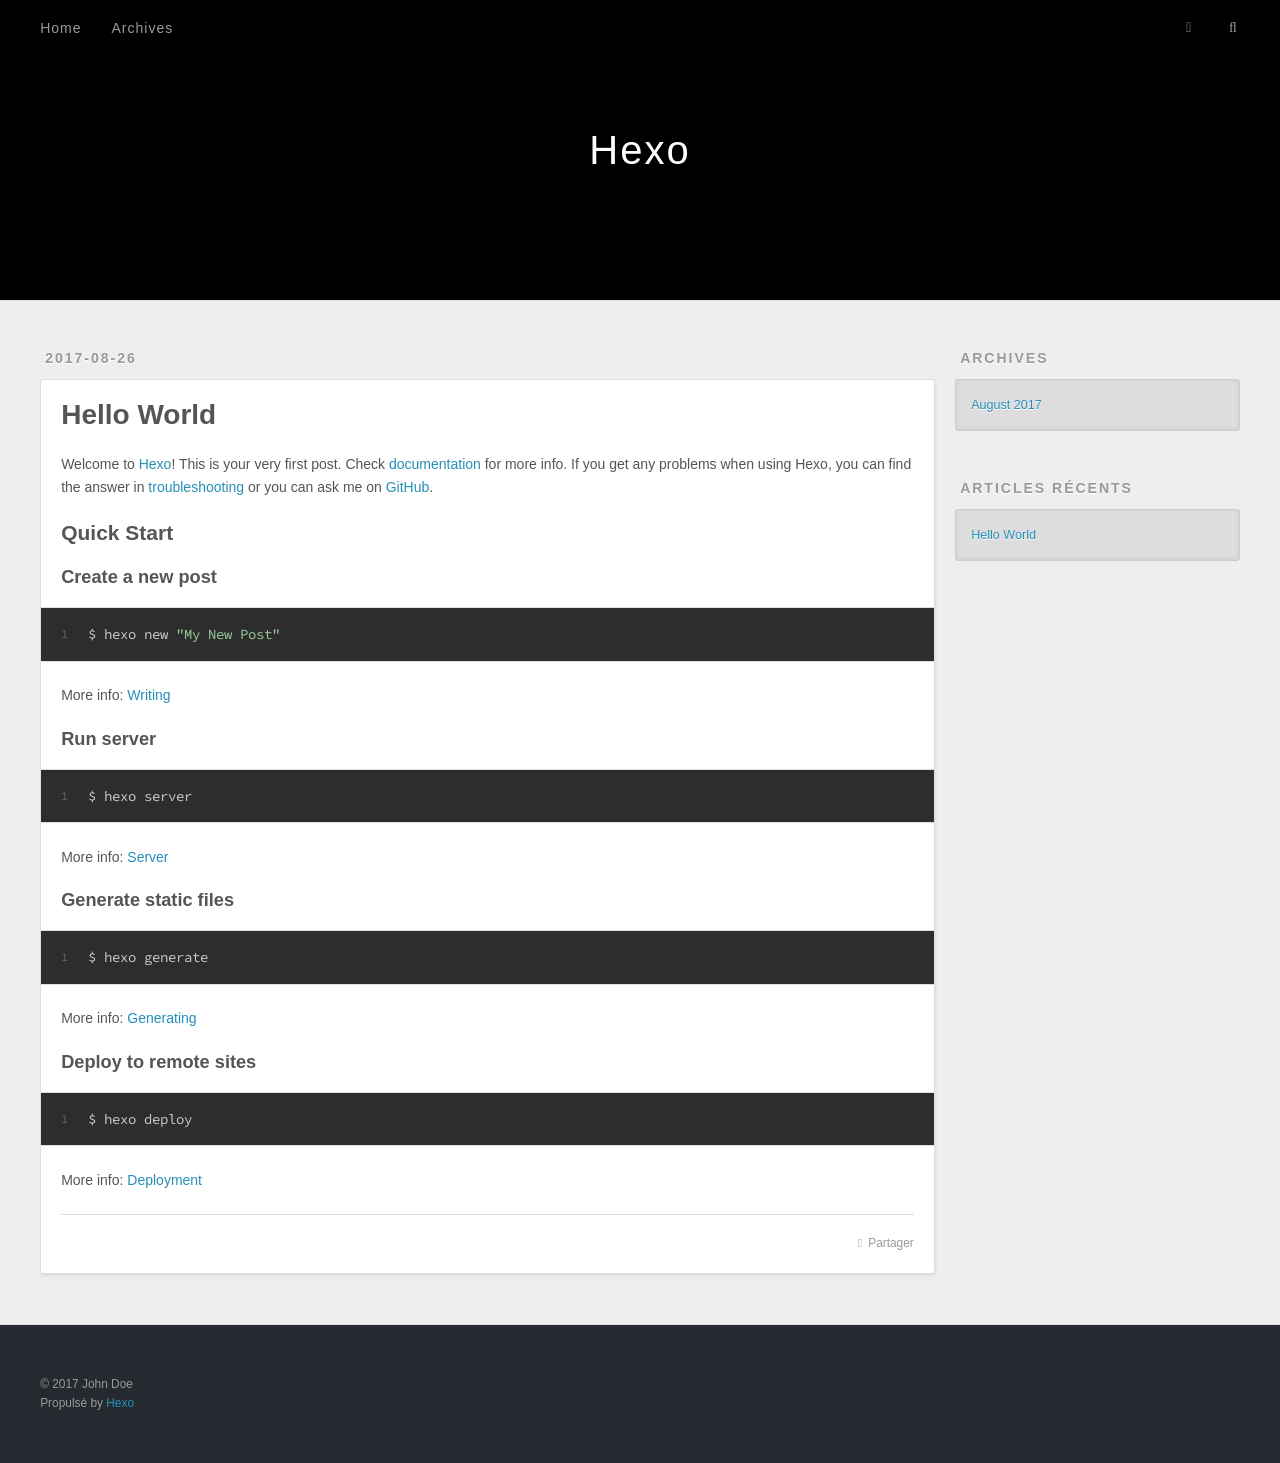
==== index.html @ 2297c574 "Site updated: 2017-08-26 00:23:34" ====
<!DOCTYPE html>
<html>
<head>
  <meta charset="utf-8">
  
  <title>Hexo</title>
  <meta name="viewport" content="width=device-width, initial-scale=1, maximum-scale=1">
  <meta property="og:type" content="website">
<meta property="og:title" content="Hexo">
<meta property="og:url" content="http://yoursite.com/index.html">
<meta property="og:site_name" content="Hexo">
<meta name="twitter:card" content="summary">
<meta name="twitter:title" content="Hexo">
  
    <link rel="alternate" href="/atom.xml" title="Hexo" type="application/atom+xml">
  
  
    <link rel="icon" href="/favicon.png">
  
  
    <link href="//fonts.googleapis.com/css?family=Source+Code+Pro" rel="stylesheet" type="text/css">
  
  <link rel="stylesheet" href="/css/style.css">
  

</head>

<body>
  <div id="container">
    <div id="wrap">
      <header id="header">
  <div id="banner"></div>
  <div id="header-outer" class="outer">
    <div id="header-title" class="inner">
      <h1 id="logo-wrap">
        <a href="/" id="logo">Hexo</a>
      </h1>
      
    </div>
    <div id="header-inner" class="inner">
      <nav id="main-nav">
        <a id="main-nav-toggle" class="nav-icon"></a>
        
          <a class="main-nav-link" href="/">Home</a>
        
          <a class="main-nav-link" href="/archives">Archives</a>
        
      </nav>
      <nav id="sub-nav">
        
          <a id="nav-rss-link" class="nav-icon" href="/atom.xml" title="Flux RSS"></a>
        
        <a id="nav-search-btn" class="nav-icon" title="Rechercher"></a>
      </nav>
      <div id="search-form-wrap">
        <form action="//google.com/search" method="get" accept-charset="UTF-8" class="search-form"><input type="search" name="q" class="search-form-input" placeholder="Search"><button type="submit" class="search-form-submit">&#xF002;</button><input type="hidden" name="sitesearch" value="http://yoursite.com"></form>
      </div>
    </div>
  </div>
</header>
      <div class="outer">
        <section id="main">
  
    <article id="post-hello-world" class="article article-type-post" itemscope itemprop="blogPost">
  <div class="article-meta">
    <a href="/2017/08/26/hello-world/" class="article-date">
  <time datetime="2017-08-25T16:20:15.403Z" itemprop="datePublished">2017-08-26</time>
</a>
    
  </div>
  <div class="article-inner">
    
    
      <header class="article-header">
        
  
    <h1 itemprop="name">
      <a class="article-title" href="/2017/08/26/hello-world/">Hello World</a>
    </h1>
  

      </header>
    
    <div class="article-entry" itemprop="articleBody">
      
        <p>Welcome to <a href="https://hexo.io/" target="_blank" rel="external">Hexo</a>! This is your very first post. Check <a href="https://hexo.io/docs/" target="_blank" rel="external">documentation</a> for more info. If you get any problems when using Hexo, you can find the answer in <a href="https://hexo.io/docs/troubleshooting.html" target="_blank" rel="external">troubleshooting</a> or you can ask me on <a href="https://github.com/hexojs/hexo/issues" target="_blank" rel="external">GitHub</a>.</p>
<h2 id="Quick-Start"><a href="#Quick-Start" class="headerlink" title="Quick Start"></a>Quick Start</h2><h3 id="Create-a-new-post"><a href="#Create-a-new-post" class="headerlink" title="Create a new post"></a>Create a new post</h3><figure class="highlight bash"><table><tr><td class="gutter"><pre><div class="line">1</div></pre></td><td class="code"><pre><div class="line">$ hexo new <span class="string">"My New Post"</span></div></pre></td></tr></table></figure>
<p>More info: <a href="https://hexo.io/docs/writing.html" target="_blank" rel="external">Writing</a></p>
<h3 id="Run-server"><a href="#Run-server" class="headerlink" title="Run server"></a>Run server</h3><figure class="highlight bash"><table><tr><td class="gutter"><pre><div class="line">1</div></pre></td><td class="code"><pre><div class="line">$ hexo server</div></pre></td></tr></table></figure>
<p>More info: <a href="https://hexo.io/docs/server.html" target="_blank" rel="external">Server</a></p>
<h3 id="Generate-static-files"><a href="#Generate-static-files" class="headerlink" title="Generate static files"></a>Generate static files</h3><figure class="highlight bash"><table><tr><td class="gutter"><pre><div class="line">1</div></pre></td><td class="code"><pre><div class="line">$ hexo generate</div></pre></td></tr></table></figure>
<p>More info: <a href="https://hexo.io/docs/generating.html" target="_blank" rel="external">Generating</a></p>
<h3 id="Deploy-to-remote-sites"><a href="#Deploy-to-remote-sites" class="headerlink" title="Deploy to remote sites"></a>Deploy to remote sites</h3><figure class="highlight bash"><table><tr><td class="gutter"><pre><div class="line">1</div></pre></td><td class="code"><pre><div class="line">$ hexo deploy</div></pre></td></tr></table></figure>
<p>More info: <a href="https://hexo.io/docs/deployment.html" target="_blank" rel="external">Deployment</a></p>

      
    </div>
    <footer class="article-footer">
      <a data-url="http://yoursite.com/2017/08/26/hello-world/" data-id="cj6s36k9a000084ucd9e91q14" class="article-share-link">Partager</a>
      
      
    </footer>
  </div>
  
</article>


  

</section>
        
          <aside id="sidebar">
  
    

  
    

  
    
  
    
  <div class="widget-wrap">
    <h3 class="widget-title">Archives</h3>
    <div class="widget">
      <ul class="archive-list"><li class="archive-list-item"><a class="archive-list-link" href="/archives/2017/08/">August 2017</a></li></ul>
    </div>
  </div>


  
    
  <div class="widget-wrap">
    <h3 class="widget-title">Articles récents</h3>
    <div class="widget">
      <ul>
        
          <li>
            <a href="/2017/08/26/hello-world/">Hello World</a>
          </li>
        
      </ul>
    </div>
  </div>

  
</aside>
        
      </div>
      <footer id="footer">
  
  <div class="outer">
    <div id="footer-info" class="inner">
      &copy; 2017 John Doe<br>
      Propulsé by <a href="http://hexo.io/" target="_blank">Hexo</a>
    </div>
  </div>
</footer>
    </div>
    <nav id="mobile-nav">
  
    <a href="/" class="mobile-nav-link">Home</a>
  
    <a href="/archives" class="mobile-nav-link">Archives</a>
  
</nav>
    

<script src="//ajax.googleapis.com/ajax/libs/jquery/2.0.3/jquery.min.js"></script>


  <link rel="stylesheet" href="/fancybox/jquery.fancybox.css">
  <script src="/fancybox/jquery.fancybox.pack.js"></script>


<script src="/js/script.js"></script>

  </div>
</body>
</html>
---- css/style.css ----
body {
  width: 100%;
}
body:before,
body:after {
  content: "";
  display: table;
}
body:after {
  clear: both;
}
html,
body,
div,
span,
applet,
object,
iframe,
h1,
h2,
h3,
h4,
h5,
h6,
p,
blockquote,
pre,
a,
abbr,
acronym,
address,
big,
cite,
code,
del,
dfn,
em,
img,
ins,
kbd,
q,
s,
samp,
small,
strike,
strong,
sub,
sup,
tt,
var,
dl,
dt,
dd,
ol,
ul,
li,
fieldset,
form,
label,
legend,
table,
caption,
tbody,
tfoot,
thead,
tr,
th,
td {
  margin: 0;
  padding: 0;
  border: 0;
  outline: 0;
  font-weight: inherit;
  font-style: inherit;
  font-family: inherit;
  font-size: 100%;
  vertical-align: baseline;
}
body {
  line-height: 1;
  color: #000;
  background: #fff;
}
ol,
ul {
  list-style: none;
}
table {
  border-collapse: separate;
  border-spacing: 0;
  vertical-align: middle;
}
caption,
th,
td {
  text-align: left;
  font-weight: normal;
  vertical-align: middle;
}
a img {
  border: none;
}
input,
button {
  margin: 0;
  padding: 0;
}
input::-moz-focus-inner,
button::-moz-focus-inner {
  border: 0;
  padding: 0;
}
@font-face {
  font-family: FontAwesome;
  font-style: normal;
  font-weight: normal;
  src: url("fonts/fontawesome-webfont.eot?v=#4.0.3");
  src: url("fonts/fontawesome-webfont.eot?#iefix&v=#4.0.3") format("embedded-opentype"), url("fonts/fontawesome-webfont.woff?v=#4.0.3") format("woff"), url("fonts/fontawesome-webfont.ttf?v=#4.0.3") format("truetype"), url("fonts/fontawesome-webfont.svg#fontawesomeregular?v=#4.0.3") format("svg");
}
html,
body,
#container {
  height: 100%;
}
body {
  background: #eee;
  font: 14px "Helvetica Neue", Helvetica, Arial, sans-serif;
  -webkit-text-size-adjust: 100%;
}
.outer {
  max-width: 1220px;
  margin: 0 auto;
  padding: 0 20px;
}
.outer:before,
.outer:after {
  content: "";
  display: table;
}
.outer:after {
  clear: both;
}
.inner {
  display: inline;
  float: left;
  width: 98.33333333333333%;
  margin: 0 0.833333333333333%;
}
.left,
.alignleft {
  float: left;
}
.right,
.alignright {
  float: right;
}
.clear {
  clear: both;
}
#container {
  position: relative;
}
.mobile-nav-on {
  overflow: hidden;
}
#wrap {
  height: 100%;
  width: 100%;
  position: absolute;
  top: 0;
  left: 0;
  -webkit-transition: 0.2s ease-out;
  -moz-transition: 0.2s ease-out;
  -ms-transition: 0.2s ease-out;
  transition: 0.2s ease-out;
  z-index: 1;
  background: #eee;
}
.mobile-nav-on #wrap {
  left: 280px;
}
@media screen and (min-width: 768px) {
  #main {
    display: inline;
    float: left;
    width: 73.33333333333333%;
    margin: 0 0.833333333333333%;
  }
}
.article-date,
.article-category-link,
.archive-year,
.widget-title {
  text-decoration: none;
  text-transform: uppercase;
  letter-spacing: 2px;
  color: #999;
  margin-bottom: 1em;
  margin-left: 5px;
  line-height: 1em;
  text-shadow: 0 1px #fff;
  font-weight: bold;
}
.article-inner,
.archive-article-inner {
  background: #fff;
  -webkit-box-shadow: 1px 2px 3px #ddd;
  box-shadow: 1px 2px 3px #ddd;
  border: 1px solid #ddd;
  border-radius: 3px;
}
.article-entry h1,
.widget h1 {
  font-size: 2em;
}
.article-entry h2,
.widget h2 {
  font-size: 1.5em;
}
.article-entry h3,
.widget h3 {
  font-size: 1.3em;
}
.article-entry h4,
.widget h4 {
  font-size: 1.2em;
}
.article-entry h5,
.widget h5 {
  font-size: 1em;
}
.article-entry h6,
.widget h6 {
  font-size: 1em;
  color: #999;
}
.article-entry hr,
.widget hr {
  border: 1px dashed #ddd;
}
.article-entry strong,
.widget strong {
  font-weight: bold;
}
.article-entry em,
.widget em,
.article-entry cite,
.widget cite {
  font-style: italic;
}
.article-entry sup,
.widget sup,
.article-entry sub,
.widget sub {
  font-size: 0.75em;
  line-height: 0;
  position: relative;
  vertical-align: baseline;
}
.article-entry sup,
.widget sup {
  top: -0.5em;
}
.article-entry sub,
.widget sub {
  bottom: -0.2em;
}
.article-entry small,
.widget small {
  font-size: 0.85em;
}
.article-entry acronym,
.widget acronym,
.article-entry abbr,
.widget abbr {
  border-bottom: 1px dotted;
}
.article-entry ul,
.widget ul,
.article-entry ol,
.widget ol,
.article-entry dl,
.widget dl {
  margin: 0 20px;
  line-height: 1.6em;
}
.article-entry ul ul,
.widget ul ul,
.article-entry ol ul,
.widget ol ul,
.article-entry ul ol,
.widget ul ol,
.article-entry ol ol,
.widget ol ol {
  margin-top: 0;
  margin-bottom: 0;
}
.article-entry ul,
.widget ul {
  list-style: disc;
}
.article-entry ol,
.widget ol {
  list-style: decimal;
}
.article-entry dt,
.widget dt {
  font-weight: bold;
}
#header {
  height: 300px;
  position: relative;
  border-bottom: 1px solid #ddd;
}
#header:before,
#header:after {
  content: "";
  position: absolute;
  left: 0;
  right: 0;
  height: 40px;
}
#header:before {
  top: 0;
  background: -webkit-linear-gradient(rgba(0,0,0,0.2), transparent);
  background: -moz-linear-gradient(rgba(0,0,0,0.2), transparent);
  background: -ms-linear-gradient(rgba(0,0,0,0.2), transparent);
  background: linear-gradient(rgba(0,0,0,0.2), transparent);
}
#header:after {
  bottom: 0;
  background: -webkit-linear-gradient(transparent, rgba(0,0,0,0.2));
  background: -moz-linear-gradient(transparent, rgba(0,0,0,0.2));
  background: -ms-linear-gradient(transparent, rgba(0,0,0,0.2));
  background: linear-gradient(transparent, rgba(0,0,0,0.2));
}
#header-outer {
  height: 100%;
  position: relative;
}
#header-inner {
  position: relative;
  overflow: hidden;
}
#banner {
  position: absolute;
  top: 0;
  left: 0;
  width: 100%;
  height: 100%;
  background: url("images/banner.jpg") center #000;
  -webkit-background-size: cover;
  -moz-background-size: cover;
  background-size: cover;
  z-index: -1;
}
#header-title {
  text-align: center;
  height: 40px;
  position: absolute;
  top: 50%;
  left: 0;
  margin-top: -20px;
}
#logo,
#subtitle {
  text-decoration: none;
  color: #fff;
  font-weight: 300;
  text-shadow: 0 1px 4px rgba(0,0,0,0.3);
}
#logo {
  font-size: 40px;
  line-height: 40px;
  letter-spacing: 2px;
}
#subtitle {
  font-size: 16px;
  line-height: 16px;
  letter-spacing: 1px;
}
#subtitle-wrap {
  margin-top: 16px;
}
#main-nav {
  float: left;
  margin-left: -15px;
}
.nav-icon,
.main-nav-link {
  float: left;
  color: #fff;
  opacity: 0.6;
  text-decoration: none;
  text-shadow: 0 1px rgba(0,0,0,0.2);
  -webkit-transition: opacity 0.2s;
  -moz-transition: opacity 0.2s;
  -ms-transition: opacity 0.2s;
  transition: opacity 0.2s;
  display: block;
  padding: 20px 15px;
}
.nav-icon:hover,
.main-nav-link:hover {
  opacity: 1;
}
.nav-icon {
  font-family: FontAwesome;
  text-align: center;
  font-size: 14px;
  width: 14px;
  height: 14px;
  padding: 20px 15px;
  position: relative;
  cursor: pointer;
}
.main-nav-link {
  font-weight: 300;
  letter-spacing: 1px;
}
@media screen and (max-width: 479px) {
  .main-nav-link {
    display: none;
  }
}
#main-nav-toggle {
  display: none;
}
#main-nav-toggle:before {
  content: "\f0c9";
}
@media screen and (max-width: 479px) {
  #main-nav-toggle {
    display: block;
  }
}
#sub-nav {
  float: right;
  margin-right: -15px;
}
#nav-rss-link:before {
  content: "\f09e";
}
#nav-search-btn:before {
  content: "\f002";
}
#search-form-wrap {
  position: absolute;
  top: 15px;
  width: 150px;
  height: 30px;
  right: -150px;
  opacity: 0;
  -webkit-transition: 0.2s ease-out;
  -moz-transition: 0.2s ease-out;
  -ms-transition: 0.2s ease-out;
  transition: 0.2s ease-out;
}
#search-form-wrap.on {
  opacity: 1;
  right: 0;
}
@media screen and (max-width: 479px) {
  #search-form-wrap {
    width: 100%;
    right: -100%;
  }
}
.search-form {
  position: absolute;
  top: 0;
  left: 0;
  right: 0;
  background: #fff;
  padding: 5px 15px;
  border-radius: 15px;
  -webkit-box-shadow: 0 0 10px rgba(0,0,0,0.3);
  box-shadow: 0 0 10px rgba(0,0,0,0.3);
}
.search-form-input {
  border: none;
  background: none;
  color: #555;
  width: 100%;
  font: 13px "Helvetica Neue", Helvetica, Arial, sans-serif;
  outline: none;
}
.search-form-input::-webkit-search-results-decoration,
.search-form-input::-webkit-search-cancel-button {
  -webkit-appearance: none;
}
.search-form-submit {
  position: absolute;
  top: 50%;
  right: 10px;
  margin-top: -7px;
  font: 13px FontAwesome;
  border: none;
  background: none;
  color: #bbb;
  cursor: pointer;
}
.search-form-submit:hover,
.search-form-submit:focus {
  color: #777;
}
.article {
  margin: 50px 0;
}
.article-inner {
  overflow: hidden;
}
.article-meta:before,
.article-meta:after {
  content: "";
  display: table;
}
.article-meta:after {
  clear: both;
}
.article-date {
  float: left;
}
.article-category {
  float: left;
  line-height: 1em;
  color: #ccc;
  text-shadow: 0 1px #fff;
  margin-left: 8px;
}
.article-category:before {
  content: "\2022";
}
.article-category-link {
  margin: 0 12px 1em;
}
.article-header {
  padding: 20px 20px 0;
}
.article-title {
  text-decoration: none;
  font-size: 2em;
  font-weight: bold;
  color: #555;
  line-height: 1.1em;
  -webkit-transition: color 0.2s;
  -moz-transition: color 0.2s;
  -ms-transition: color 0.2s;
  transition: color 0.2s;
}
a.article-title:hover {
  color: #258fb8;
}
.article-entry {
  color: #555;
  padding: 0 20px;
}
.article-entry:before,
.article-entry:after {
  content: "";
  display: table;
}
.article-entry:after {
  clear: both;
}
.article-entry p,
.article-entry table {
  line-height: 1.6em;
  margin: 1.6em 0;
}
.article-entry h1,
.article-entry h2,
.article-entry h3,
.article-entry h4,
.article-entry h5,
.article-entry h6 {
  font-weight: bold;
}
.article-entry h1,
.article-entry h2,
.article-entry h3,
.article-entry h4,
.article-entry h5,
.article-entry h6 {
  line-height: 1.1em;
  margin: 1.1em 0;
}
.article-entry a {
  color: #258fb8;
  text-decoration: none;
}
.article-entry a:hover {
  text-decoration: underline;
}
.article-entry ul,
.article-entry ol,
.article-entry dl {
  margin-top: 1.6em;
  margin-bottom: 1.6em;
}
.article-entry img,
.article-entry video {
  max-width: 100%;
  height: auto;
  display: block;
  margin: auto;
}
.article-entry iframe {
  border: none;
}
.article-entry table {
  width: 100%;
  border-collapse: collapse;
  border-spacing: 0;
}
.article-entry th {
  font-weight: bold;
  border-bottom: 3px solid #ddd;
  padding-bottom: 0.5em;
}
.article-entry td {
  border-bottom: 1px solid #ddd;
  padding: 10px 0;
}
.article-entry blockquote {
  font-family: Georgia, "Times New Roman", serif;
  font-size: 1.4em;
  margin: 1.6em 20px;
  text-align: center;
}
.article-entry blockquote footer {
  font-size: 14px;
  margin: 1.6em 0;
  font-family: "Helvetica Neue", Helvetica, Arial, sans-serif;
}
.article-entry blockquote footer cite:before {
  content: "—";
  padding: 0 0.5em;
}
.article-entry .pullquote {
  text-align: left;
  width: 45%;
  margin: 0;
}
.article-entry .pullquote.left {
  margin-left: 0.5em;
  margin-right: 1em;
}
.article-entry .pullquote.right {
  margin-right: 0.5em;
  margin-left: 1em;
}
.article-entry .caption {
  color: #999;
  display: block;
  font-size: 0.9em;
  margin-top: 0.5em;
  position: relative;
  text-align: center;
}
.article-entry .video-container {
  position: relative;
  padding-top: 56.25%;
  height: 0;
  overflow: hidden;
}
.article-entry .video-container iframe,
.article-entry .video-container object,
.article-entry .video-container embed {
  position: absolute;
  top: 0;
  left: 0;
  width: 100%;
  height: 100%;
  margin-top: 0;
}
.article-more-link a {
  display: inline-block;
  line-height: 1em;
  padding: 6px 15px;
  border-radius: 15px;
  background: #eee;
  color: #999;
  text-shadow: 0 1px #fff;
  text-decoration: none;
}
.article-more-link a:hover {
  background: #258fb8;
  color: #fff;
  text-decoration: none;
  text-shadow: 0 1px #1e7293;
}
.article-footer {
  font-size: 0.85em;
  line-height: 1.6em;
  border-top: 1px solid #ddd;
  padding-top: 1.6em;
  margin: 0 20px 20px;
}
.article-footer:before,
.article-footer:after {
  content: "";
  display: table;
}
.article-footer:after {
  clear: both;
}
.article-footer a {
  color: #999;
  text-decoration: none;
}
.article-footer a:hover {
  color: #555;
}
.article-tag-list-item {
  float: left;
  margin-right: 10px;
}
.article-tag-list-link:before {
  content: "#";
}
.article-comment-link {
  float: right;
}
.article-comment-link:before {
  content: "\f075";
  font-family: FontAwesome;
  padding-right: 8px;
}
.article-share-link {
  cursor: pointer;
  float: right;
  margin-left: 20px;
}
.article-share-link:before {
  content: "\f064";
  font-family: FontAwesome;
  padding-right: 6px;
}
#article-nav {
  position: relative;
}
#article-nav:before,
#article-nav:after {
  content: "";
  display: table;
}
#article-nav:after {
  clear: both;
}
@media screen and (min-width: 768px) {
  #article-nav {
    margin: 50px 0;
  }
  #article-nav:before {
    width: 8px;
    height: 8px;
    position: absolute;
    top: 50%;
    left: 50%;
    margin-top: -4px;
    margin-left: -4px;
    content: "";
    border-radius: 50%;
    background: #ddd;
    -webkit-box-shadow: 0 1px 2px #fff;
    box-shadow: 0 1px 2px #fff;
  }
}
.article-nav-link-wrap {
  text-decoration: none;
  text-shadow: 0 1px #fff;
  color: #999;
  -webkit-box-sizing: border-box;
  -moz-box-sizing: border-box;
  box-sizing: border-box;
  margin-top: 50px;
  text-align: center;
  display: block;
}
.article-nav-link-wrap:hover {
  color: #555;
}
@media screen and (min-width: 768px) {
  .article-nav-link-wrap {
    width: 50%;
    margin-top: 0;
  }
}
@media screen and (min-width: 768px) {
  #article-nav-newer {
    float: left;
    text-align: right;
    padding-right: 20px;
  }
}
@media screen and (min-width: 768px) {
  #article-nav-older {
    float: right;
    text-align: left;
    padding-left: 20px;
  }
}
.article-nav-caption {
  text-transform: uppercase;
  letter-spacing: 2px;
  color: #ddd;
  line-height: 1em;
  font-weight: bold;
}
#article-nav-newer .article-nav-caption {
  margin-right: -2px;
}
.article-nav-title {
  font-size: 0.85em;
  line-height: 1.6em;
  margin-top: 0.5em;
}
.article-share-box {
  position: absolute;
  display: none;
  background: #fff;
  -webkit-box-shadow: 1px 2px 10px rgba(0,0,0,0.2);
  box-shadow: 1px 2px 10px rgba(0,0,0,0.2);
  border-radius: 3px;
  margin-left: -145px;
  overflow: hidden;
  z-index: 1;
}
.article-share-box.on {
  display: block;
}
.article-share-input {
  width: 100%;
  background: none;
  -webkit-box-sizing: border-box;
  -moz-box-sizing: border-box;
  box-sizing: border-box;
  font: 14px "Helvetica Neue", Helvetica, Arial, sans-serif;
  padding: 0 15px;
  color: #555;
  outline: none;
  border: 1px solid #ddd;
  border-radius: 3px 3px 0 0;
  height: 36px;
  line-height: 36px;
}
.article-share-links {
  background: #eee;
}
.article-share-links:before,
.article-share-links:after {
  content: "";
  display: table;
}
.article-share-links:after {
  clear: both;
}
.article-share-twitter,
.article-share-facebook,
.article-share-pinterest,
.article-share-google {
  width: 50px;
  height: 36px;
  display: block;
  float: left;
  position: relative;
  color: #999;
  text-shadow: 0 1px #fff;
}
.article-share-twitter:before,
.article-share-facebook:before,
.article-share-pinterest:before,
.article-share-google:before {
  font-size: 20px;
  font-family: FontAwesome;
  width: 20px;
  height: 20px;
  position: absolute;
  top: 50%;
  left: 50%;
  margin-top: -10px;
  margin-left: -10px;
  text-align: center;
}
.article-share-twitter:hover,
.article-share-facebook:hover,
.article-share-pinterest:hover,
.article-share-google:hover {
  color: #fff;
}
.article-share-twitter:before {
  content: "\f099";
}
.article-share-twitter:hover {
  background: #00aced;
  text-shadow: 0 1px #008abe;
}
.article-share-facebook:before {
  content: "\f09a";
}
.article-share-facebook:hover {
  background: #3b5998;
  text-shadow: 0 1px #2f477a;
}
.article-share-pinterest:before {
  content: "\f0d2";
}
.article-share-pinterest:hover {
  background: #cb2027;
  text-shadow: 0 1px #a21a1f;
}
.article-share-google:before {
  content: "\f0d5";
}
.article-share-google:hover {
  background: #dd4b39;
  text-shadow: 0 1px #be3221;
}
.article-gallery {
  background: #000;
  position: relative;
}
.article-gallery-photos {
  position: relative;
  overflow: hidden;
}
.article-gallery-img {
  display: none;
  max-width: 100%;
}
.article-gallery-img:first-child {
  display: block;
}
.article-gallery-img.loaded {
  position: absolute;
  display: block;
}
.article-gallery-img img {
  display: block;
  max-width: 100%;
  margin: 0 auto;
}
#comments {
  background: #fff;
  -webkit-box-shadow: 1px 2px 3px #ddd;
  box-shadow: 1px 2px 3px #ddd;
  padding: 20px;
  border: 1px solid #ddd;
  border-radius: 3px;
  margin: 50px 0;
}
#comments a {
  color: #258fb8;
}
.archives-wrap {
  margin: 50px 0;
}
.archives:before,
.archives:after {
  content: "";
  display: table;
}
.archives:after {
  clear: both;
}
.archive-year-wrap {
  margin-bottom: 1em;
}
.archives {
  -webkit-column-gap: 10px;
  -moz-column-gap: 10px;
  column-gap: 10px;
}
@media screen and (min-width: 480px) and (max-width: 767px) {
  .archives {
    -webkit-column-count: 2;
    -moz-column-count: 2;
    column-count: 2;
  }
}
@media screen and (min-width: 768px) {
  .archives {
    -webkit-column-count: 3;
    -moz-column-count: 3;
    column-count: 3;
  }
}
.archive-article {
  -webkit-column-break-inside: avoid;
  page-break-inside: avoid;
  overflow: hidden;
  break-inside: avoid-column;
}
.archive-article-inner {
  padding: 10px;
  margin-bottom: 15px;
}
.archive-article-title {
  text-decoration: none;
  font-weight: bold;
  color: #555;
  -webkit-transition: color 0.2s;
  -moz-transition: color 0.2s;
  -ms-transition: color 0.2s;
  transition: color 0.2s;
  line-height: 1.6em;
}
.archive-article-title:hover {
  color: #258fb8;
}
.archive-article-footer {
  margin-top: 1em;
}
.archive-article-date {
  color: #999;
  text-decoration: none;
  font-size: 0.85em;
  line-height: 1em;
  margin-bottom: 0.5em;
  display: block;
}
#page-nav {
  margin: 50px auto;
  background: #fff;
  -webkit-box-shadow: 1px 2px 3px #ddd;
  box-shadow: 1px 2px 3px #ddd;
  border: 1px solid #ddd;
  border-radius: 3px;
  text-align: center;
  color: #999;
  overflow: hidden;
}
#page-nav:before,
#page-nav:after {
  content: "";
  display: table;
}
#page-nav:after {
  clear: both;
}
#page-nav a,
#page-nav span {
  padding: 10px 20px;
  line-height: 1;
  height: 2ex;
}
#page-nav a {
  color: #999;
  text-decoration: none;
}
#page-nav a:hover {
  background: #999;
  color: #fff;
}
#page-nav .prev {
  float: left;
}
#page-nav .next {
  float: right;
}
#page-nav .page-number {
  display: inline-block;
}
@media screen and (max-width: 479px) {
  #page-nav .page-number {
    display: none;
  }
}
#page-nav .current {
  color: #555;
  font-weight: bold;
}
#page-nav .space {
  color: #ddd;
}
#footer {
  background: #262a30;
  padding: 50px 0;
  border-top: 1px solid #ddd;
  color: #999;
}
#footer a {
  color: #258fb8;
  text-decoration: none;
}
#footer a:hover {
  text-decoration: underline;
}
#footer-info {
  line-height: 1.6em;
  font-size: 0.85em;
}
.article-entry pre,
.article-entry .highlight {
  background: #2d2d2d;
  margin: 0 -20px;
  padding: 15px 20px;
  border-style: solid;
  border-color: #ddd;
  border-width: 1px 0;
  overflow: auto;
  color: #ccc;
  line-height: 22.400000000000002px;
}
.article-entry .highlight .gutter pre,
.article-entry .gist .gist-file .gist-data .line-numbers {
  color: #666;
  font-size: 0.85em;
}
.article-entry pre,
.article-entry code {
  font-family: "Source Code Pro", Consolas, Monaco, Menlo, Consolas, monospace;
}
.article-entry code {
  background: #eee;
  text-shadow: 0 1px #fff;
  padding: 0 0.3em;
}
.article-entry pre code {
  background: none;
  text-shadow: none;
  padding: 0;
}
.article-entry .highlight pre {
  border: none;
  margin: 0;
  padding: 0;
}
.article-entry .highlight table {
  margin: 0;
  width: auto;
}
.article-entry .highlight td {
  border: none;
  padding: 0;
}
.article-entry .highlight figcaption {
  font-size: 0.85em;
  color: #999;
  line-height: 1em;
  margin-bottom: 1em;
}
.article-entry .highlight figcaption:before,
.article-entry .highlight figcaption:after {
  content: "";
  display: table;
}
.article-entry .highlight figcaption:after {
  clear: both;
}
.article-entry .highlight figcaption a {
  float: right;
}
.article-entry .highlight .gutter pre {
  text-align: right;
  padding-right: 20px;
}
.article-entry .highlight .line {
  height: 22.400000000000002px;
}
.article-entry .highlight .line.marked {
  background: #515151;
}
.article-entry .gist {
  margin: 0 -20px;
  border-style: solid;
  border-color: #ddd;
  border-width: 1px 0;
  background: #2d2d2d;
  padding: 15px 20px 15px 0;
}
.article-entry .gist .gist-file {
  border: none;
  font-family: "Source Code Pro", Consolas, Monaco, Menlo, Consolas, monospace;
  margin: 0;
}
.article-entry .gist .gist-file .gist-data {
  background: none;
  border: none;
}
.article-entry .gist .gist-file .gist-data .line-numbers {
  background: none;
  border: none;
  padding: 0 20px 0 0;
}
.article-entry .gist .gist-file .gist-data .line-data {
  padding: 0 !important;
}
.article-entry .gist .gist-file .highlight {
  margin: 0;
  padding: 0;
  border: none;
}
.article-entry .gist .gist-file .gist-meta {
  background: #2d2d2d;
  color: #999;
  font: 0.85em "Helvetica Neue", Helvetica, Arial, sans-serif;
  text-shadow: 0 0;
  padding: 0;
  margin-top: 1em;
  margin-left: 20px;
}
.article-entry .gist .gist-file .gist-meta a {
  color: #258fb8;
  font-weight: normal;
}
.article-entry .gist .gist-file .gist-meta a:hover {
  text-decoration: underline;
}
pre .comment,
pre .title {
  color: #999;
}
pre .variable,
pre .attribute,
pre .tag,
pre .regexp,
pre .ruby .constant,
pre .xml .tag .title,
pre .xml .pi,
pre .xml .doctype,
pre .html .doctype,
pre .css .id,
pre .css .class,
pre .css .pseudo {
  color: #f2777a;
}
pre .number,
pre .preprocessor,
pre .built_in,
pre .literal,
pre .params,
pre .constant {
  color: #f99157;
}
pre .class,
pre .ruby .class .title,
pre .css .rules .attribute {
  color: #9c9;
}
pre .string,
pre .value,
pre .inheritance,
pre .header,
pre .ruby .symbol,
pre .xml .cdata {
  color: #9c9;
}
pre .css .hexcolor {
  color: #6cc;
}
pre .function,
pre .python .decorator,
pre .python .title,
pre .ruby .function .title,
pre .ruby .title .keyword,
pre .perl .sub,
pre .javascript .title,
pre .coffeescript .title {
  color: #69c;
}
pre .keyword,
pre .javascript .function {
  color: #c9c;
}
@media screen and (max-width: 479px) {
  #mobile-nav {
    position: absolute;
    top: 0;
    left: 0;
    width: 280px;
    height: 100%;
    background: #191919;
    border-right: 1px solid #fff;
  }
}
@media screen and (max-width: 479px) {
  .mobile-nav-link {
    display: block;
    color: #999;
    text-decoration: none;
    padding: 15px 20px;
    font-weight: bold;
  }
  .mobile-nav-link:hover {
    color: #fff;
  }
}
@media screen and (min-width: 768px) {
  #sidebar {
    display: inline;
    float: left;
    width: 23.333333333333332%;
    margin: 0 0.833333333333333%;
  }
}
.widget-wrap {
  margin: 50px 0;
}
.widget {
  color: #777;
  text-shadow: 0 1px #fff;
  background: #ddd;
  -webkit-box-shadow: 0 -1px 4px #ccc inset;
  box-shadow: 0 -1px 4px #ccc inset;
  border: 1px solid #ccc;
  padding: 15px;
  border-radius: 3px;
}
.widget a {
  color: #258fb8;
  text-decoration: none;
}
.widget a:hover {
  text-decoration: underline;
}
.widget ul ul,
.widget ol ul,
.widget dl ul,
.widget ul ol,
.widget ol ol,
.widget dl ol,
.widget ul dl,
.widget ol dl,
.widget dl dl {
  margin-left: 15px;
  list-style: disc;
}
.widget {
  line-height: 1.6em;
  word-wrap: break-word;
  font-size: 0.9em;
}
.widget ul,
.widget ol {
  list-style: none;
  margin: 0;
}
.widget ul ul,
.widget ol ul,
.widget ul ol,
.widget ol ol {
  margin: 0 20px;
}
.widget ul ul,
.widget ol ul {
  list-style: disc;
}
.widget ul ol,
.widget ol ol {
  list-style: decimal;
}
.category-list-count,
.tag-list-count,
.archive-list-count {
  padding-left: 5px;
  color: #999;
  font-size: 0.85em;
}
.category-list-count:before,
.tag-list-count:before,
.archive-list-count:before {
  content: "(";
}
.category-list-count:after,
.tag-list-count:after,
.archive-list-count:after {
  content: ")";
}
.tagcloud a {
  margin-right: 5px;
  display: inline-block;
}
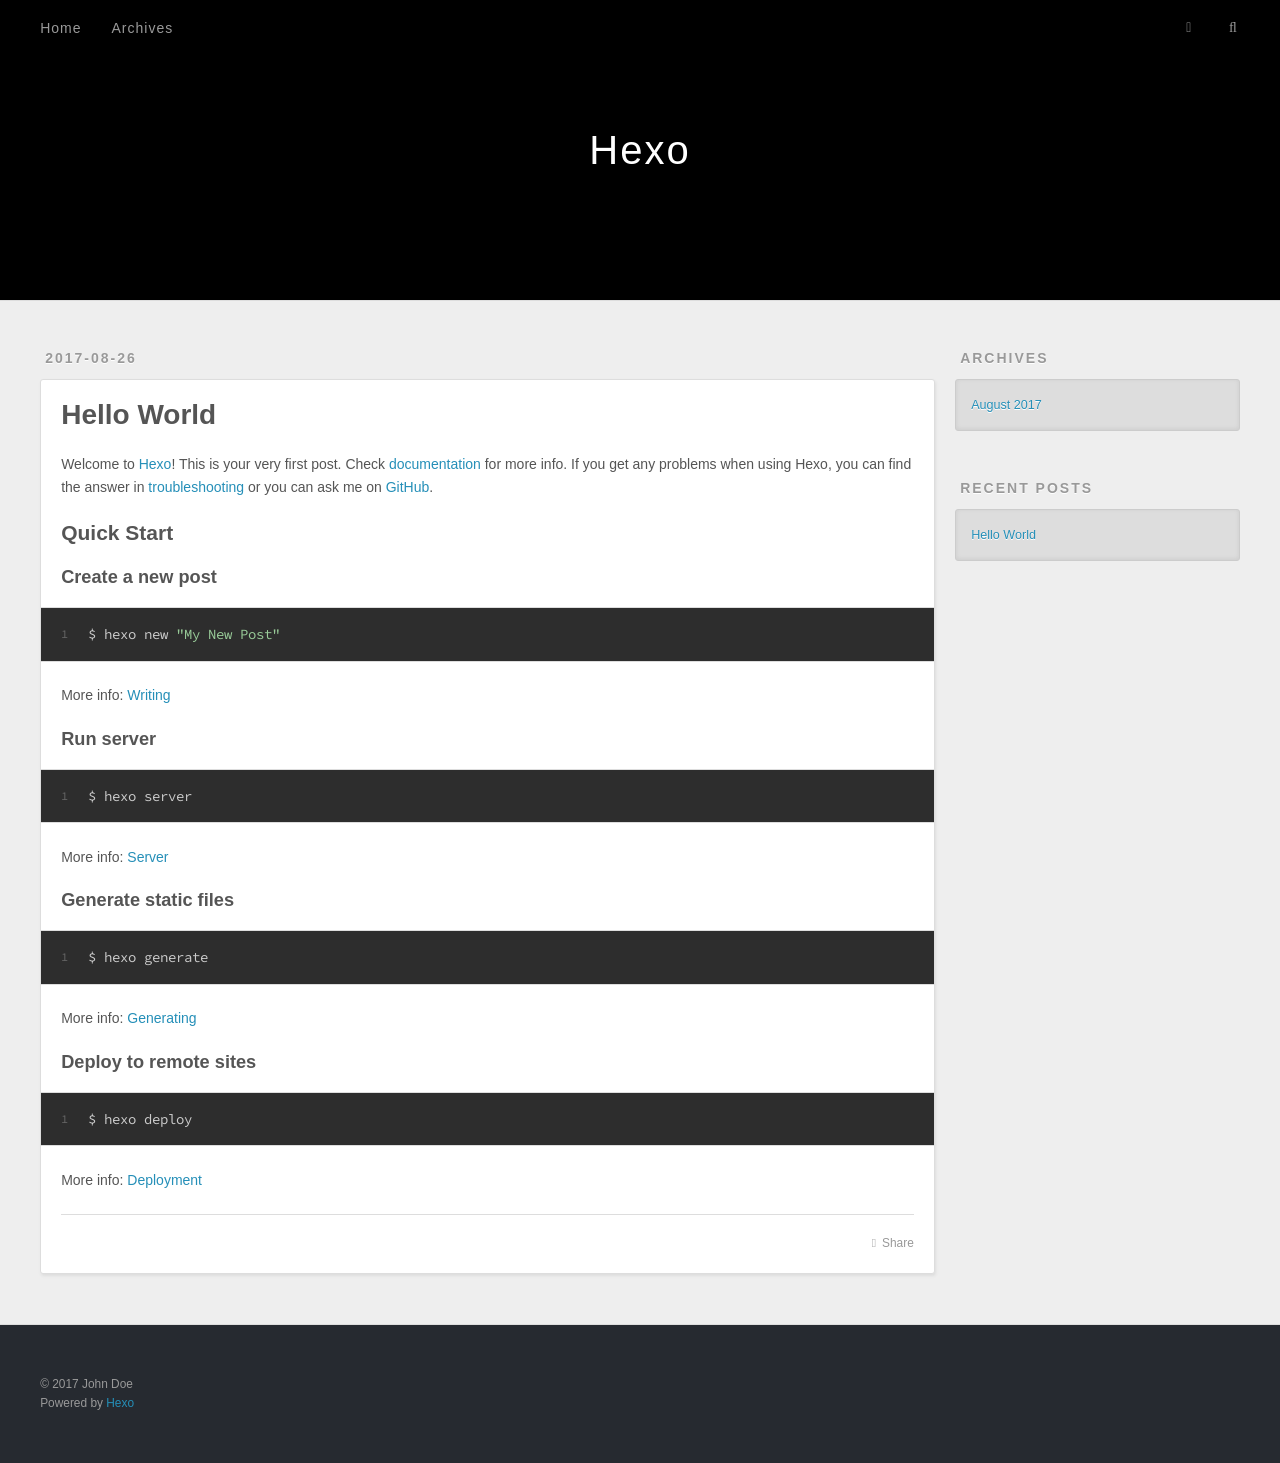
==== commit 94aeeb40: "Site updated: 2017-08-26 00:37:53" ====
--- a/index.html
+++ b/index.html
@@ -48,9 +48,9 @@
       </nav>
       <nav id="sub-nav">
         
-          <a id="nav-rss-link" class="nav-icon" href="/atom.xml" title="Flux RSS"></a>
+          <a id="nav-rss-link" class="nav-icon" href="/atom.xml" title="RSS Feed"></a>
         
-        <a id="nav-search-btn" class="nav-icon" title="Rechercher"></a>
+        <a id="nav-search-btn" class="nav-icon" title="Search"></a>
       </nav>
       <div id="search-form-wrap">
         <form action="//google.com/search" method="get" accept-charset="UTF-8" class="search-form"><input type="search" name="q" class="search-form-input" placeholder="Search"><button type="submit" class="search-form-submit">&#xF002;</button><input type="hidden" name="sitesearch" value="http://yoursite.com"></form>
@@ -96,7 +96,7 @@
       
     </div>
     <footer class="article-footer">
-      <a data-url="http://yoursite.com/2017/08/26/hello-world/" data-id="cj6s36k9a000084ucd9e91q14" class="article-share-link">Partager</a>
+      <a data-url="http://yoursite.com/2017/08/26/hello-world/" data-id="cj6s3ovjd00007sucv7z76957" class="article-share-link">Share</a>
       
       
     </footer>
@@ -131,7 +131,7 @@
   
     
   <div class="widget-wrap">
-    <h3 class="widget-title">Articles récents</h3>
+    <h3 class="widget-title">Recent Posts</h3>
     <div class="widget">
       <ul>
         
@@ -152,7 +152,7 @@
   <div class="outer">
     <div id="footer-info" class="inner">
       &copy; 2017 John Doe<br>
-      Propulsé by <a href="http://hexo.io/" target="_blank">Hexo</a>
+      Powered by <a href="http://hexo.io/" target="_blank">Hexo</a>
     </div>
   </div>
 </footer>
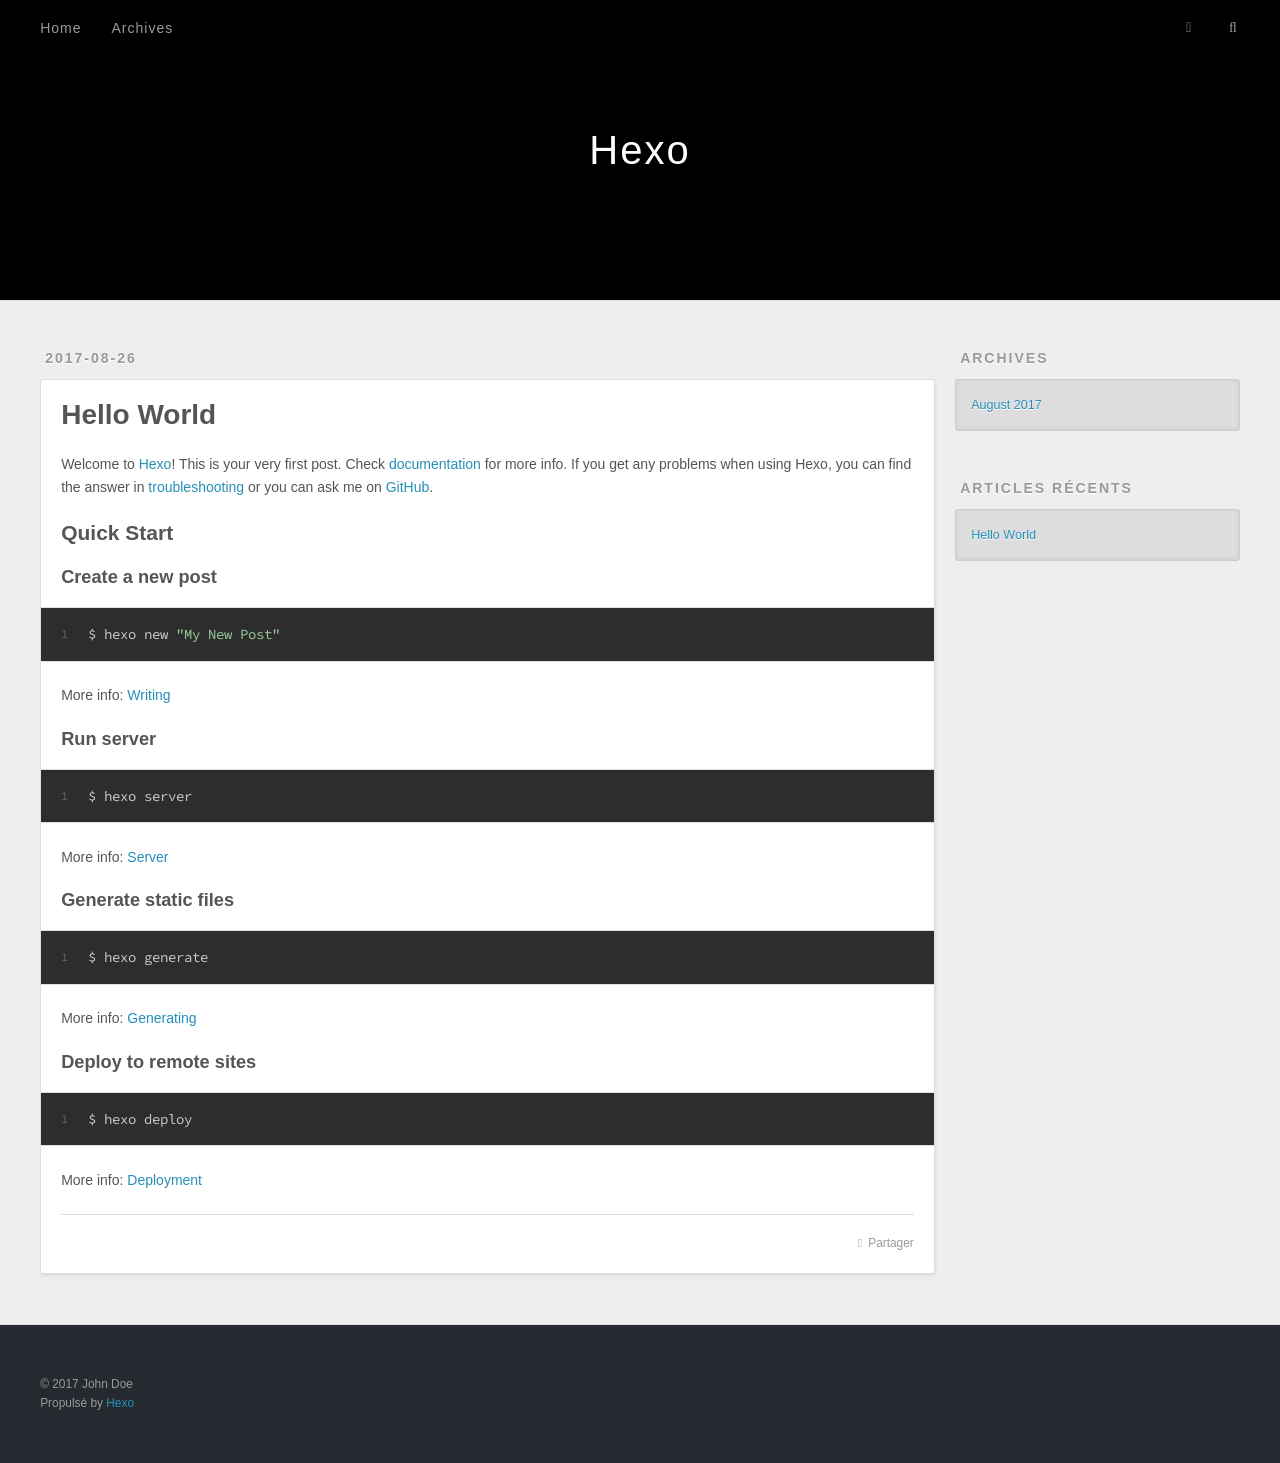
==== commit e6ec76a4: "Site updated: 2017-08-26 00:40:23" ====
--- a/index.html
+++ b/index.html
@@ -48,9 +48,9 @@
       </nav>
       <nav id="sub-nav">
         
-          <a id="nav-rss-link" class="nav-icon" href="/atom.xml" title="RSS Feed"></a>
+          <a id="nav-rss-link" class="nav-icon" href="/atom.xml" title="Flux RSS"></a>
         
-        <a id="nav-search-btn" class="nav-icon" title="Search"></a>
+        <a id="nav-search-btn" class="nav-icon" title="Rechercher"></a>
       </nav>
       <div id="search-form-wrap">
         <form action="//google.com/search" method="get" accept-charset="UTF-8" class="search-form"><input type="search" name="q" class="search-form-input" placeholder="Search"><button type="submit" class="search-form-submit">&#xF002;</button><input type="hidden" name="sitesearch" value="http://yoursite.com"></form>
@@ -96,7 +96,7 @@
       
     </div>
     <footer class="article-footer">
-      <a data-url="http://yoursite.com/2017/08/26/hello-world/" data-id="cj6s3ovjd00007sucv7z76957" class="article-share-link">Share</a>
+      <a data-url="http://yoursite.com/2017/08/26/hello-world/" data-id="cj6s3s4s40000z0ucqiai5nis" class="article-share-link">Partager</a>
       
       
     </footer>
@@ -131,7 +131,7 @@
   
     
   <div class="widget-wrap">
-    <h3 class="widget-title">Recent Posts</h3>
+    <h3 class="widget-title">Articles récents</h3>
     <div class="widget">
       <ul>
         
@@ -152,7 +152,7 @@
   <div class="outer">
     <div id="footer-info" class="inner">
       &copy; 2017 John Doe<br>
-      Powered by <a href="http://hexo.io/" target="_blank">Hexo</a>
+      Propulsé by <a href="http://hexo.io/" target="_blank">Hexo</a>
     </div>
   </div>
 </footer>
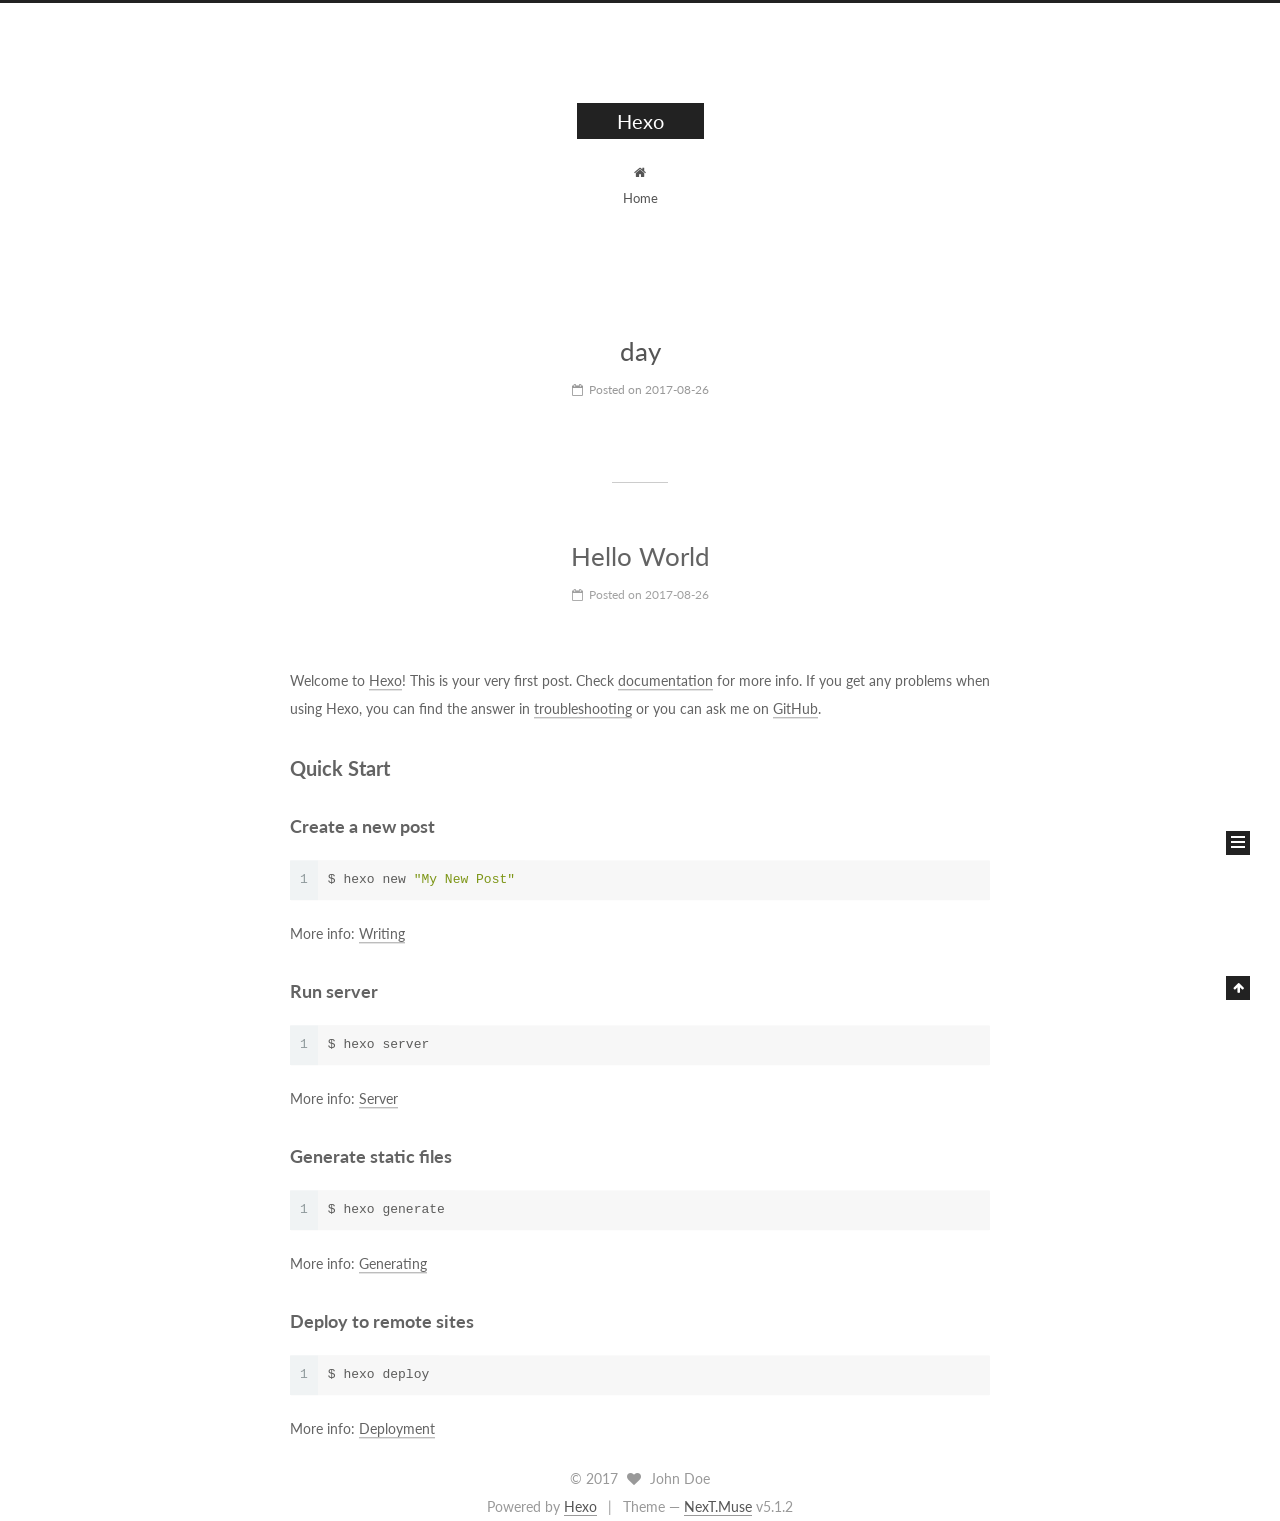
==== commit 052423a2: "Site updated: 2017-08-26 09:12:40" ====
--- a/index.html
+++ b/index.html
@@ -1,89 +1,430 @@
 <!DOCTYPE html>
-<html>
+
+
+
+  
+
+
+<html class="theme-next muse use-motion" lang="">
 <head>
-  <meta charset="utf-8">
-  
-  <title>Hexo</title>
-  <meta name="viewport" content="width=device-width, initial-scale=1, maximum-scale=1">
-  <meta property="og:type" content="website">
+  <meta charset="UTF-8"/>
+<meta http-equiv="X-UA-Compatible" content="IE=edge" />
+<meta name="viewport" content="width=device-width, initial-scale=1, maximum-scale=1"/>
+<meta name="theme-color" content="#222">
+
+
+
+
+
+
+
+
+
+<meta http-equiv="Cache-Control" content="no-transform" />
+<meta http-equiv="Cache-Control" content="no-siteapp" />
+
+
+
+
+
+
+
+
+
+
+
+
+
+
+
+
+  
+  
+  <link href="/lib/fancybox/source/jquery.fancybox.css?v=2.1.5" rel="stylesheet" type="text/css" />
+
+
+
+
+  
+  
+  
+  
+
+  
+    
+    
+  
+
+  
+
+  
+
+  
+
+  
+
+  
+    
+    
+    <link href="//fonts.googleapis.com/css?family=Lato:300,300italic,400,400italic,700,700italic&subset=latin,latin-ext" rel="stylesheet" type="text/css">
+  
+
+
+
+
+
+
+<link href="/lib/font-awesome/css/font-awesome.min.css?v=4.6.2" rel="stylesheet" type="text/css" />
+
+<link href="/css/main.css?v=5.1.2" rel="stylesheet" type="text/css" />
+
+
+  <meta name="keywords" content="Hexo, NexT" />
+
+
+
+
+
+
+
+
+  <link rel="shortcut icon" type="image/x-icon" href="/favicon.ico?v=5.1.2" />
+
+
+
+
+
+
+<meta property="og:type" content="website">
 <meta property="og:title" content="Hexo">
 <meta property="og:url" content="http://yoursite.com/index.html">
 <meta property="og:site_name" content="Hexo">
 <meta name="twitter:card" content="summary">
 <meta name="twitter:title" content="Hexo">
-  
-    <link rel="alternate" href="/atom.xml" title="Hexo" type="application/atom+xml">
-  
-  
-    <link rel="icon" href="/favicon.png">
-  
-  
-    <link href="//fonts.googleapis.com/css?family=Source+Code+Pro" rel="stylesheet" type="text/css">
-  
-  <link rel="stylesheet" href="/css/style.css">
-  
+
+
+
+<script type="text/javascript" id="hexo.configurations">
+  var NexT = window.NexT || {};
+  var CONFIG = {
+    root: '/',
+    scheme: 'Muse',
+    version: '5.1.2',
+    sidebar: {"position":"left","display":"post","offset":12,"offset_float":12,"b2t":false,"scrollpercent":false,"onmobile":false},
+    fancybox: true,
+    tabs: true,
+    motion: true,
+    duoshuo: {
+      userId: '0',
+      author: 'Author'
+    },
+    algolia: {
+      applicationID: '',
+      apiKey: '',
+      indexName: '',
+      hits: {"per_page":10},
+      labels: {"input_placeholder":"Search for Posts","hits_empty":"We didn't find any results for the search: ${query}","hits_stats":"${hits} results found in ${time} ms"}
+    }
+  };
+</script>
+
+
+
+  <link rel="canonical" href="http://yoursite.com/"/>
+
+
+
+
+
+  <title>Hexo</title>
+  
+
+
+
+
+
+
+
 
 </head>
 
-<body>
-  <div id="container">
-    <div id="wrap">
-      <header id="header">
-  <div id="banner"></div>
-  <div id="header-outer" class="outer">
-    <div id="header-title" class="inner">
-      <h1 id="logo-wrap">
-        <a href="/" id="logo">Hexo</a>
-      </h1>
-      
+<body itemscope itemtype="http://schema.org/WebPage" lang="">
+
+  
+  
+    
+  
+
+  <div class="container sidebar-position-left 
+  page-home">
+    <div class="headband"></div>
+
+    <header id="header" class="header" itemscope itemtype="http://schema.org/WPHeader">
+      <div class="header-inner"><div class="site-brand-wrapper">
+  <div class="site-meta ">
+    
+
+    <div class="custom-logo-site-title">
+      <a href="/"  class="brand" rel="start">
+        <span class="logo-line-before"><i></i></span>
+        <span class="site-title">Hexo</span>
+        <span class="logo-line-after"><i></i></span>
+      </a>
     </div>
-    <div id="header-inner" class="inner">
-      <nav id="main-nav">
-        <a id="main-nav-toggle" class="nav-icon"></a>
-        
-          <a class="main-nav-link" href="/">Home</a>
-        
-          <a class="main-nav-link" href="/archives">Archives</a>
-        
-      </nav>
-      <nav id="sub-nav">
-        
-          <a id="nav-rss-link" class="nav-icon" href="/atom.xml" title="Flux RSS"></a>
-        
-        <a id="nav-search-btn" class="nav-icon" title="Rechercher"></a>
-      </nav>
-      <div id="search-form-wrap">
-        <form action="//google.com/search" method="get" accept-charset="UTF-8" class="search-form"><input type="search" name="q" class="search-form-input" placeholder="Search"><button type="submit" class="search-form-submit">&#xF002;</button><input type="hidden" name="sitesearch" value="http://yoursite.com"></form>
-      </div>
+      
+        <p class="site-subtitle"></p>
+      
+  </div>
+
+  <div class="site-nav-toggle">
+    <button>
+      <span class="btn-bar"></span>
+      <span class="btn-bar"></span>
+      <span class="btn-bar"></span>
+    </button>
+  </div>
+</div>
+
+<nav class="site-nav">
+  
+
+  
+    <ul id="menu" class="menu">
+      
+        
+        <li class="menu-item menu-item-home">
+          <a href="/" rel="section">
+            
+              <i class="menu-item-icon fa fa-fw fa-home"></i> <br />
+            
+            Home
+          </a>
+        </li>
+      
+
+      
+    </ul>
+  
+
+  
+</nav>
+
+
+
+ </div>
+    </header>
+
+    <main id="main" class="main">
+      <div class="main-inner">
+        <div class="content-wrap">
+          <div id="content" class="content">
+            
+  <section id="posts" class="posts-expand">
+    
+      
+
+  
+
+  
+  
+  
+
+  <article class="post post-type-normal" itemscope itemtype="http://schema.org/Article">
+  
+  
+  
+  <div class="post-block">
+    <link itemprop="mainEntityOfPage" href="http://yoursite.com/2017/08/26/day/">
+
+    <span hidden itemprop="author" itemscope itemtype="http://schema.org/Person">
+      <meta itemprop="name" content="John Doe">
+      <meta itemprop="description" content="">
+      <meta itemprop="image" content="/images/avatar.gif">
+    </span>
+
+    <span hidden itemprop="publisher" itemscope itemtype="http://schema.org/Organization">
+      <meta itemprop="name" content="Hexo">
+    </span>
+
+    
+      <header class="post-header">
+
+        
+        
+          <h1 class="post-title" itemprop="name headline">
+                
+                <a class="post-title-link" href="/2017/08/26/day/" itemprop="url">day</a></h1>
+        
+
+        <div class="post-meta">
+          <span class="post-time">
+            
+              <span class="post-meta-item-icon">
+                <i class="fa fa-calendar-o"></i>
+              </span>
+              
+                <span class="post-meta-item-text">Posted on</span>
+              
+              <time title="Post created" itemprop="dateCreated datePublished" datetime="2017-08-26T08:58:30+08:00">
+                2017-08-26
+              </time>
+            
+
+            
+
+            
+          </span>
+
+          
+
+          
+            
+          
+
+          
+          
+
+          
+
+          
+
+          
+
+        </div>
+      </header>
+    
+
+    
+    
+    
+    <div class="post-body" itemprop="articleBody">
+
+      
+      
+
+      
+        
+          
+            
+          
+        
+      
     </div>
+    
+    
+    
+
+    
+
+    
+
+    
+
+    <footer class="post-footer">
+      
+
+      
+
+      
+
+      
+      
+        <div class="post-eof"></div>
+      
+    </footer>
   </div>
-</header>
-      <div class="outer">
-        <section id="main">
-  
-    <article id="post-hello-world" class="article article-type-post" itemscope itemprop="blogPost">
-  <div class="article-meta">
-    <a href="/2017/08/26/hello-world/" class="article-date">
-  <time datetime="2017-08-25T16:20:15.403Z" itemprop="datePublished">2017-08-26</time>
-</a>
-    
-  </div>
-  <div class="article-inner">
-    
-    
-      <header class="article-header">
-        
-  
-    <h1 itemprop="name">
-      <a class="article-title" href="/2017/08/26/hello-world/">Hello World</a>
-    </h1>
-  
-
+  
+  
+  
+  </article>
+
+
+    
+      
+
+  
+
+  
+  
+  
+
+  <article class="post post-type-normal" itemscope itemtype="http://schema.org/Article">
+  
+  
+  
+  <div class="post-block">
+    <link itemprop="mainEntityOfPage" href="http://yoursite.com/2017/08/26/hello-world/">
+
+    <span hidden itemprop="author" itemscope itemtype="http://schema.org/Person">
+      <meta itemprop="name" content="John Doe">
+      <meta itemprop="description" content="">
+      <meta itemprop="image" content="/images/avatar.gif">
+    </span>
+
+    <span hidden itemprop="publisher" itemscope itemtype="http://schema.org/Organization">
+      <meta itemprop="name" content="Hexo">
+    </span>
+
+    
+      <header class="post-header">
+
+        
+        
+          <h1 class="post-title" itemprop="name headline">
+                
+                <a class="post-title-link" href="/2017/08/26/hello-world/" itemprop="url">Hello World</a></h1>
+        
+
+        <div class="post-meta">
+          <span class="post-time">
+            
+              <span class="post-meta-item-icon">
+                <i class="fa fa-calendar-o"></i>
+              </span>
+              
+                <span class="post-meta-item-text">Posted on</span>
+              
+              <time title="Post created" itemprop="dateCreated datePublished" datetime="2017-08-26T00:20:15+08:00">
+                2017-08-26
+              </time>
+            
+
+            
+
+            
+          </span>
+
+          
+
+          
+            
+          
+
+          
+          
+
+          
+
+          
+
+          
+
+        </div>
       </header>
     
-    <div class="article-entry" itemprop="articleBody">
-      
-        <p>Welcome to <a href="https://hexo.io/" target="_blank" rel="external">Hexo</a>! This is your very first post. Check <a href="https://hexo.io/docs/" target="_blank" rel="external">documentation</a> for more info. If you get any problems when using Hexo, you can find the answer in <a href="https://hexo.io/docs/troubleshooting.html" target="_blank" rel="external">troubleshooting</a> or you can ask me on <a href="https://github.com/hexojs/hexo/issues" target="_blank" rel="external">GitHub</a>.</p>
+
+    
+    
+    
+    <div class="post-body" itemprop="articleBody">
+
+      
+      
+
+      
+        
+          
+            <p>Welcome to <a href="https://hexo.io/" target="_blank" rel="external">Hexo</a>! This is your very first post. Check <a href="https://hexo.io/docs/" target="_blank" rel="external">documentation</a> for more info. If you get any problems when using Hexo, you can find the answer in <a href="https://hexo.io/docs/troubleshooting.html" target="_blank" rel="external">troubleshooting</a> or you can ask me on <a href="https://github.com/hexojs/hexo/issues" target="_blank" rel="external">GitHub</a>.</p>
 <h2 id="Quick-Start"><a href="#Quick-Start" class="headerlink" title="Quick Start"></a>Quick Start</h2><h3 id="Create-a-new-post"><a href="#Create-a-new-post" class="headerlink" title="Create a new post"></a>Create a new post</h3><figure class="highlight bash"><table><tr><td class="gutter"><pre><div class="line">1</div></pre></td><td class="code"><pre><div class="line">$ hexo new <span class="string">"My New Post"</span></div></pre></td></tr></table></figure>
 <p>More info: <a href="https://hexo.io/docs/writing.html" target="_blank" rel="external">Writing</a></p>
 <h3 id="Run-server"><a href="#Run-server" class="headerlink" title="Run server"></a>Run server</h3><figure class="highlight bash"><table><tr><td class="gutter"><pre><div class="line">1</div></pre></td><td class="code"><pre><div class="line">$ hexo server</div></pre></td></tr></table></figure>
@@ -93,88 +434,291 @@
 <h3 id="Deploy-to-remote-sites"><a href="#Deploy-to-remote-sites" class="headerlink" title="Deploy to remote sites"></a>Deploy to remote sites</h3><figure class="highlight bash"><table><tr><td class="gutter"><pre><div class="line">1</div></pre></td><td class="code"><pre><div class="line">$ hexo deploy</div></pre></td></tr></table></figure>
 <p>More info: <a href="https://hexo.io/docs/deployment.html" target="_blank" rel="external">Deployment</a></p>
 
+          
+        
       
     </div>
-    <footer class="article-footer">
-      <a data-url="http://yoursite.com/2017/08/26/hello-world/" data-id="cj6s3s4s40000z0ucqiai5nis" class="article-share-link">Partager</a>
-      
+    
+    
+    
+
+    
+
+    
+
+    
+
+    <footer class="post-footer">
+      
+
+      
+
+      
+
+      
+      
+        <div class="post-eof"></div>
       
     </footer>
   </div>
   
-</article>
-
-
-  
-
-</section>
-        
-          <aside id="sidebar">
-  
-    
-
-  
-    
-
-  
-    
-  
-    
-  <div class="widget-wrap">
-    <h3 class="widget-title">Archives</h3>
-    <div class="widget">
-      <ul class="archive-list"><li class="archive-list-item"><a class="archive-list-link" href="/archives/2017/08/">August 2017</a></li></ul>
+  
+  
+  </article>
+
+
+    
+  </section>
+
+  
+
+
+          </div>
+          
+
+
+          
+
+        </div>
+        
+          
+  
+  <div class="sidebar-toggle">
+    <div class="sidebar-toggle-line-wrap">
+      <span class="sidebar-toggle-line sidebar-toggle-line-first"></span>
+      <span class="sidebar-toggle-line sidebar-toggle-line-middle"></span>
+      <span class="sidebar-toggle-line sidebar-toggle-line-last"></span>
     </div>
   </div>
 
-
-  
-    
-  <div class="widget-wrap">
-    <h3 class="widget-title">Articles récents</h3>
-    <div class="widget">
-      <ul>
-        
-          <li>
-            <a href="/2017/08/26/hello-world/">Hello World</a>
-          </li>
-        
-      </ul>
+  <aside id="sidebar" class="sidebar">
+    
+    <div class="sidebar-inner">
+
+      
+
+      
+
+      <section class="site-overview sidebar-panel sidebar-panel-active">
+        <div class="site-author motion-element" itemprop="author" itemscope itemtype="http://schema.org/Person">
+          <img class="site-author-image" itemprop="image"
+               src="/images/avatar.gif"
+               alt="John Doe" />
+          <p class="site-author-name" itemprop="name">John Doe</p>
+           
+              <p class="site-description motion-element" itemprop="description"></p>
+          
+        </div>
+        <nav class="site-state motion-element">
+
+          
+            <div class="site-state-item site-state-posts">
+            
+              <a href="/archives">
+            
+                <span class="site-state-item-count">2</span>
+                <span class="site-state-item-name">posts</span>
+              </a>
+            </div>
+          
+
+          
+
+          
+
+        </nav>
+
+        
+
+        <div class="links-of-author motion-element">
+          
+        </div>
+
+        
+        
+
+        
+        
+
+        
+
+
+      </section>
+
+      
+
+      
+
     </div>
+  </aside>
+
+
+        
+      </div>
+    </main>
+
+    <footer id="footer" class="footer">
+      <div class="footer-inner">
+        <div class="copyright" >
+  
+  &copy; 
+  <span itemprop="copyrightYear">2017</span>
+  <span class="with-love">
+    <i class="fa fa-heart"></i>
+  </span>
+  <span class="author" itemprop="copyrightHolder">John Doe</span>
+
+  
+</div>
+
+
+  <div class="powered-by">Powered by <a class="theme-link" href="https://hexo.io">Hexo</a></div>
+
+  <span class="post-meta-divider">|</span>
+
+  <div class="theme-info">Theme &mdash; <a class="theme-link" href="https://github.com/iissnan/hexo-theme-next">NexT.Muse</a> v5.1.2</div>
+
+
+        
+
+
+
+
+
+
+
+        
+      </div>
+    </footer>
+
+    
+      <div class="back-to-top">
+        <i class="fa fa-arrow-up"></i>
+        
+      </div>
+    
+
   </div>
 
   
-</aside>
-        
-      </div>
-      <footer id="footer">
-  
-  <div class="outer">
-    <div id="footer-info" class="inner">
-      &copy; 2017 John Doe<br>
-      Propulsé by <a href="http://hexo.io/" target="_blank">Hexo</a>
-    </div>
-  </div>
-</footer>
-    </div>
-    <nav id="mobile-nav">
-  
-    <a href="/" class="mobile-nav-link">Home</a>
-  
-    <a href="/archives" class="mobile-nav-link">Archives</a>
-  
-</nav>
-    
-
-<script src="//ajax.googleapis.com/ajax/libs/jquery/2.0.3/jquery.min.js"></script>
-
-
-  <link rel="stylesheet" href="/fancybox/jquery.fancybox.css">
-  <script src="/fancybox/jquery.fancybox.pack.js"></script>
-
-
-<script src="/js/script.js"></script>
-
-  </div>
+
+<script type="text/javascript">
+  if (Object.prototype.toString.call(window.Promise) !== '[object Function]') {
+    window.Promise = null;
+  }
+</script>
+
+
+
+
+
+
+
+
+
+  
+
+
+
+
+
+
+
+
+
+
+
+
+  
+  <script type="text/javascript" src="/lib/jquery/index.js?v=2.1.3"></script>
+
+  
+  <script type="text/javascript" src="/lib/fastclick/lib/fastclick.min.js?v=1.0.6"></script>
+
+  
+  <script type="text/javascript" src="/lib/jquery_lazyload/jquery.lazyload.js?v=1.9.7"></script>
+
+  
+  <script type="text/javascript" src="/lib/velocity/velocity.min.js?v=1.2.1"></script>
+
+  
+  <script type="text/javascript" src="/lib/velocity/velocity.ui.min.js?v=1.2.1"></script>
+
+  
+  <script type="text/javascript" src="/lib/fancybox/source/jquery.fancybox.pack.js?v=2.1.5"></script>
+
+
+  
+
+
+  <script type="text/javascript" src="/js/src/utils.js?v=5.1.2"></script>
+
+  <script type="text/javascript" src="/js/src/motion.js?v=5.1.2"></script>
+
+
+
+  
+  
+
+  
+    <script type="text/javascript" src="/js/src/scrollspy.js?v=5.1.2"></script>
+<script type="text/javascript" src="/js/src/post-details.js?v=5.1.2"></script>
+
+  
+
+  
+
+
+  <script type="text/javascript" src="/js/src/bootstrap.js?v=5.1.2"></script>
+
+
+
+  
+
+
+  
+
+
+
+
+	
+
+
+
+
+
+  
+
+
+
+
+
+  
+
+
+
+
+
+
+
+
+  
+
+
+
+
+
+  
+
+  
+
+  
+
+  
+
+  
+
+  
+
 </body>
-</html>+</html>
--- a/css/main.css
+++ b/css/main.css
@@ -0,0 +1,2650 @@
+/* normalize.css v3.0.2 | MIT License | git.io/normalize */
+html {
+  font-family: sans-serif; /* 1 */
+  -ms-text-size-adjust: 100%; /* 2 */
+  -webkit-text-size-adjust: 100%; /* 2 */
+}
+body {
+  margin: 0;
+}
+article,
+aside,
+details,
+figcaption,
+figure,
+footer,
+header,
+hgroup,
+main,
+menu,
+nav,
+section,
+summary {
+  display: block;
+}
+audio,
+canvas,
+progress,
+video {
+  display: inline-block; /* 1 */
+  vertical-align: baseline; /* 2 */
+}
+audio:not([controls]) {
+  display: none;
+  height: 0;
+}
+[hidden],
+template {
+  display: none;
+}
+a {
+  background-color: transparent;
+}
+a:active,
+a:hover {
+  outline: 0;
+}
+abbr[title] {
+  border-bottom: 1px dotted;
+}
+b,
+strong {
+  font-weight: bold;
+}
+dfn {
+  font-style: italic;
+}
+h1 {
+  font-size: 2em;
+  margin: 0.67em 0;
+}
+mark {
+  background: #ff0;
+  color: #000;
+}
+small {
+  font-size: 80%;
+}
+sub,
+sup {
+  font-size: 75%;
+  line-height: 0;
+  position: relative;
+  vertical-align: baseline;
+}
+sup {
+  top: -0.5em;
+}
+sub {
+  bottom: -0.25em;
+}
+img {
+  border: 0;
+}
+svg:not(:root) {
+  overflow: hidden;
+}
+figure {
+  margin: 1em 40px;
+}
+hr {
+  -moz-box-sizing: content-box;
+  box-sizing: content-box;
+  height: 0;
+}
+pre {
+  overflow: auto;
+}
+code,
+kbd,
+pre,
+samp {
+  font-family: monospace, monospace;
+  font-size: 1em;
+}
+button,
+input,
+optgroup,
+select,
+textarea {
+  color: inherit; /* 1 */
+  font: inherit; /* 2 */
+  margin: 0; /* 3 */
+}
+button {
+  overflow: visible;
+}
+button,
+select {
+  text-transform: none;
+}
+button,
+html input[type="button"],
+input[type="reset"],
+input[type="submit"] {
+  -webkit-appearance: button; /* 2 */
+  cursor: pointer; /* 3 */
+}
+button[disabled],
+html input[disabled] {
+  cursor: default;
+}
+button::-moz-focus-inner,
+input::-moz-focus-inner {
+  border: 0;
+  padding: 0;
+}
+input {
+  line-height: normal;
+}
+input[type="checkbox"],
+input[type="radio"] {
+  box-sizing: border-box; /* 1 */
+  padding: 0; /* 2 */
+}
+input[type="number"]::-webkit-inner-spin-button,
+input[type="number"]::-webkit-outer-spin-button {
+  height: auto;
+}
+input[type="search"] {
+  -webkit-appearance: textfield; /* 1 */
+  -moz-box-sizing: content-box;
+  -webkit-box-sizing: content-box; /* 2 */
+  box-sizing: content-box;
+}
+input[type="search"]::-webkit-search-cancel-button,
+input[type="search"]::-webkit-search-decoration {
+  -webkit-appearance: none;
+}
+fieldset {
+  border: 1px solid #c0c0c0;
+  margin: 0 2px;
+  padding: 0.35em 0.625em 0.75em;
+}
+legend {
+  border: 0; /* 1 */
+  padding: 0; /* 2 */
+}
+textarea {
+  overflow: auto;
+}
+optgroup {
+  font-weight: bold;
+}
+table {
+  border-collapse: collapse;
+  border-spacing: 0;
+}
+td,
+th {
+  padding: 0;
+}
+::selection {
+  background: #262a30;
+  color: #fff;
+}
+body {
+  position: relative;
+  font-family: 'Lato', "PingFang SC", "Microsoft YaHei", sans-serif;
+  font-size: 14px;
+  line-height: 2;
+  color: #555;
+  background: #fff;
+}
+@media (max-width: 767px) {
+  body {
+    padding-right: 0 !important;
+  }
+}
+@media (min-width: 768px) and (max-width: 991px) {
+  body {
+    padding-right: 0 !important;
+  }
+}
+@media (min-width: 1600px) {
+  body {
+    font-size: 16px;
+  }
+}
+h1,
+h2,
+h3,
+h4,
+h5,
+h6 {
+  margin: 0;
+  padding: 0;
+  font-weight: bold;
+  line-height: 1.5;
+  font-family: 'Lato', "PingFang SC", "Microsoft YaHei", sans-serif;
+}
+h2,
+h3,
+h4,
+h5,
+h6 {
+  margin: 20px 0 15px;
+}
+h1 {
+  font-size: 22px;
+}
+@media (max-width: 767px) {
+  h1 {
+    font-size: 18px;
+  }
+}
+h2 {
+  font-size: 20px;
+}
+@media (max-width: 767px) {
+  h2 {
+    font-size: 16px;
+  }
+}
+h3 {
+  font-size: 18px;
+}
+@media (max-width: 767px) {
+  h3 {
+    font-size: 14px;
+  }
+}
+h4 {
+  font-size: 16px;
+}
+@media (max-width: 767px) {
+  h4 {
+    font-size: 12px;
+  }
+}
+h5 {
+  font-size: 14px;
+}
+@media (max-width: 767px) {
+  h5 {
+    font-size: 10px;
+  }
+}
+h6 {
+  font-size: 12px;
+}
+@media (max-width: 767px) {
+  h6 {
+    font-size: 8px;
+  }
+}
+p {
+  margin: 0 0 20px 0;
+}
+a {
+  color: #555;
+  text-decoration: none;
+  border-bottom: 1px solid #999;
+  word-wrap: break-word;
+}
+a:hover {
+  color: #222;
+  border-bottom-color: #222;
+}
+blockquote {
+  margin: 0;
+  padding: 0;
+}
+img {
+  display: block;
+  margin: auto;
+  max-width: 100%;
+  height: auto;
+}
+hr {
+  margin: 40px 0;
+  height: 3px;
+  border: none;
+  background-color: #ddd;
+  background-image: repeating-linear-gradient(-45deg, #fff, #fff 4px, transparent 4px, transparent 8px);
+}
+blockquote {
+  padding: 0 15px;
+  color: #666;
+  border-left: 4px solid #ddd;
+}
+blockquote cite::before {
+  content: "-";
+  padding: 0 5px;
+}
+dt {
+  font-weight: 700;
+}
+dd {
+  margin: 0;
+  padding: 0;
+}
+kbd {
+  border: 1px solid #ccc;
+  border-radius: 0.2em;
+  box-shadow: 0.1em 0.1em 0.2em rgba(0,0,0,0.1);
+  background-color: #f9f9f9;
+  font-family: inherit;
+  background-image: -webkit-linear-gradient(top, #eee, #fff, #eee);
+  padding: 0.1em 0.3em;
+  white-space: nowrap;
+}
+.text-left {
+  text-align: left;
+}
+.text-center {
+  text-align: center;
+}
+.text-right {
+  text-align: right;
+}
+.text-justify {
+  text-align: justify;
+}
+.text-nowrap {
+  white-space: nowrap;
+}
+.text-lowercase {
+  text-transform: lowercase;
+}
+.text-uppercase {
+  text-transform: uppercase;
+}
+.text-capitalize {
+  text-transform: capitalize;
+}
+.center-block {
+  display: block;
+  margin-left: auto;
+  margin-right: auto;
+}
+.clearfix:before,
+.clearfix:after {
+  content: " ";
+  display: table;
+}
+.clearfix:after {
+  clear: both;
+}
+.pullquote {
+  width: 45%;
+}
+.pullquote.left {
+  float: left;
+  margin-left: 5px;
+  margin-right: 10px;
+}
+.pullquote.right {
+  float: right;
+  margin-left: 10px;
+  margin-right: 5px;
+}
+.affix.affix.affix {
+  position: fixed;
+}
+.translation {
+  margin-top: -20px;
+  font-size: 14px;
+  color: #999;
+}
+.scrollbar-measure {
+  width: 100px;
+  height: 100px;
+  overflow: scroll;
+  position: absolute;
+  top: -9999px;
+}
+.use-motion .motion-element {
+  opacity: 0;
+}
+table {
+  margin: 20px 0;
+  width: 100%;
+  border-collapse: collapse;
+  border-spacing: 0;
+  border: 1px solid #ddd;
+  font-size: 14px;
+  table-layout: fixed;
+  word-wrap: break-all;
+}
+table>tbody>tr:nth-of-type(odd) {
+  background-color: #f9f9f9;
+}
+table>tbody>tr:hover {
+  background-color: #f5f5f5;
+}
+caption,
+th,
+td {
+  padding: 8px;
+  text-align: left;
+  vertical-align: middle;
+  font-weight: normal;
+}
+th,
+td {
+  border-bottom: 3px solid #ddd;
+  border-right: 1px solid #eee;
+}
+th {
+  padding-bottom: 10px;
+  font-weight: 700;
+}
+td {
+  border-bottom-width: 1px;
+}
+html,
+body {
+  height: 100%;
+}
+.container {
+  position: relative;
+  min-height: 100%;
+}
+.header-inner {
+  margin: 0 auto;
+  padding: 100px 0 70px;
+  width: 700px;
+}
+@media (min-width: 1600px) {
+  .container .header-inner {
+    width: 900px;
+  }
+}
+.main-inner {
+  margin: 0 auto;
+  width: 700px;
+}
+@media (min-width: 1600px) {
+  .container .main-inner {
+    width: 900px;
+  }
+}
+.footer {
+  width: 100%;
+  min-height: 50px;
+}
+.footer-inner {
+  box-sizing: border-box;
+  margin: 20px auto;
+  width: 700px;
+}
+@media (min-width: 1600px) {
+  .container .footer-inner {
+    width: 900px;
+  }
+}
+pre,
+.highlight {
+  overflow: auto;
+  margin: 20px 0;
+  padding: 0;
+  font-size: 13px;
+  color: #4d4d4c;
+  background: #f7f7f7;
+  line-height: 1.6;
+}
+pre,
+code {
+  font-family: consolas, Menlo, "PingFang SC", "Microsoft YaHei", monospace;
+}
+code {
+  padding: 2px 4px;
+  word-wrap: break-word;
+  color: #555;
+  background: #eee;
+  border-radius: 3px;
+  font-size: 13px;
+}
+pre code {
+  padding: 0;
+  color: #4d4d4c;
+  background: none;
+  text-shadow: none;
+}
+.highlight {
+  border-radius: 1px;
+}
+.highlight pre {
+  border: none;
+  margin: 0;
+  padding: 10px 0;
+}
+.highlight table {
+  margin: 0;
+  width: auto;
+  border: none;
+}
+.highlight td {
+  border: none;
+  padding: 0;
+}
+.highlight figcaption {
+  font-size: 1em;
+  color: #4d4d4c;
+  line-height: 1em;
+  margin-bottom: 1em;
+}
+.highlight figcaption:before,
+.highlight figcaption:after {
+  content: " ";
+  display: table;
+}
+.highlight figcaption:after {
+  clear: both;
+}
+.highlight figcaption a {
+  float: right;
+  color: #4d4d4c;
+}
+.highlight figcaption a:hover {
+  border-bottom-color: #4d4d4c;
+}
+.highlight .gutter pre {
+  padding-left: 10px;
+  padding-right: 10px;
+  color: #869194;
+  text-align: right;
+  background-color: #eff2f3;
+}
+.highlight .code pre {
+  width: 100%;
+  padding-left: 10px;
+  padding-right: 10px;
+  background-color: #f7f7f7;
+}
+.highlight .line {
+  height: 20px;
+}
+.gutter {
+  -webkit-user-select: none;
+  -moz-user-select: none;
+  -ms-user-select: none;
+  user-select: none;
+}
+.gist table {
+  width: auto;
+}
+.gist table td {
+  border: none;
+}
+pre .deletion {
+  background: #fdd;
+}
+pre .addition {
+  background: #dfd;
+}
+pre .meta {
+  color: #8959a8;
+}
+pre .comment {
+  color: #8e908c;
+}
+pre .variable,
+pre .attribute,
+pre .tag,
+pre .regexp,
+pre .ruby .constant,
+pre .xml .tag .title,
+pre .xml .pi,
+pre .xml .doctype,
+pre .html .doctype,
+pre .css .id,
+pre .css .class,
+pre .css .pseudo {
+  color: #c82829;
+}
+pre .number,
+pre .preprocessor,
+pre .built_in,
+pre .literal,
+pre .params,
+pre .constant,
+pre .command {
+  color: #f5871f;
+}
+pre .ruby .class .title,
+pre .css .rules .attribute,
+pre .string,
+pre .value,
+pre .inheritance,
+pre .header,
+pre .ruby .symbol,
+pre .xml .cdata,
+pre .special,
+pre .number,
+pre .formula {
+  color: #718c00;
+}
+pre .title,
+pre .css .hexcolor {
+  color: #3e999f;
+}
+pre .function,
+pre .python .decorator,
+pre .python .title,
+pre .ruby .function .title,
+pre .ruby .title .keyword,
+pre .perl .sub,
+pre .javascript .title,
+pre .coffeescript .title {
+  color: #4271ae;
+}
+pre .keyword,
+pre .javascript .function {
+  color: #8959a8;
+}
+.full-image.full-image.full-image {
+  border: none;
+  max-width: 100%;
+  width: auto;
+  margin: 20px auto;
+}
+@media (min-width: 992px) {
+  .full-image.full-image.full-image {
+    max-width: none;
+    width: 110%;
+    margin: 25px -5%;
+  }
+}
+.blockquote-center,
+.page-home .post-type-quote blockquote,
+.page-post-detail .post-type-quote blockquote {
+  position: relative;
+  margin: 40px 0;
+  padding: 0;
+  border-left: none;
+  text-align: center;
+}
+.blockquote-center::before,
+.page-home .post-type-quote blockquote::before,
+.page-post-detail .post-type-quote blockquote::before,
+.blockquote-center::after,
+.page-home .post-type-quote blockquote::after,
+.page-post-detail .post-type-quote blockquote::after {
+  position: absolute;
+  content: ' ';
+  display: block;
+  width: 100%;
+  height: 24px;
+  opacity: 0.2;
+  background-repeat: no-repeat;
+  background-position: 0 -6px;
+  background-size: 22px 22px;
+}
+.blockquote-center::before,
+.page-home .post-type-quote blockquote::before,
+.page-post-detail .post-type-quote blockquote::before {
+  top: -20px;
+  background-image: url("../images/quote-l.svg");
+  border-top: 1px solid #ccc;
+}
+.blockquote-center::after,
+.page-home .post-type-quote blockquote::after,
+.page-post-detail .post-type-quote blockquote::after {
+  bottom: -20px;
+  background-image: url("../images/quote-r.svg");
+  border-bottom: 1px solid #ccc;
+  background-position: 100% 8px;
+}
+.blockquote-center p,
+.page-home .post-type-quote blockquote p,
+.page-post-detail .post-type-quote blockquote p,
+.blockquote-center div,
+.page-home .post-type-quote blockquote div,
+.page-post-detail .post-type-quote blockquote div {
+  text-align: center;
+}
+.post .post-body .group-picture img {
+  box-sizing: border-box;
+  padding: 0 3px;
+  border: none;
+}
+.post .group-picture-row {
+  overflow: hidden;
+  margin-top: 6px;
+}
+.post .group-picture-row:first-child {
+  margin-top: 0;
+}
+.post .group-picture-column {
+  float: left;
+}
+.page-post-detail .post-body .group-picture-column {
+  float: none;
+  margin-top: 10px;
+  width: auto !important;
+}
+.page-post-detail .post-body .group-picture-column img {
+  margin: 0 auto;
+}
+.page-archive .group-picture-container {
+  overflow: hidden;
+}
+.page-archive .group-picture-row {
+  float: left;
+}
+.page-archive .group-picture-row:first-child {
+  margin-top: 6px;
+}
+.page-archive .group-picture-column {
+  max-width: 150px;
+  max-height: 150px;
+}
+.post-body .note {
+  position: relative;
+  padding: 15px;
+  margin-bottom: 20px;
+  border: 1px solid #eee;
+  border-left-width: 5px;
+  border-radius: 3px;
+}
+.post-body .note h2,
+.post-body .note h3,
+.post-body .note h4,
+.post-body .note h5,
+.post-body .note h6 {
+  margin-top: 0;
+  margin-bottom: 0;
+  border-bottom: initial;
+  padding-top: 0 !important;
+}
+.post-body .note p:first-child,
+.post-body .note ul:first-child,
+.post-body .note ol:first-child,
+.post-body .note table:first-child,
+.post-body .note pre:first-child,
+.post-body .note blockquote:first-child {
+  margin-top: 0;
+}
+.post-body .note p:last-child,
+.post-body .note ul:last-child,
+.post-body .note ol:last-child,
+.post-body .note table:last-child,
+.post-body .note pre:last-child,
+.post-body .note blockquote:last-child {
+  margin-bottom: 0;
+}
+.post-body .note.default {
+  border-left-color: #777;
+}
+.post-body .note.default h2,
+.post-body .note.default h3,
+.post-body .note.default h4,
+.post-body .note.default h5,
+.post-body .note.default h6 {
+  color: #777;
+}
+.post-body .note.primary {
+  border-left-color: #6f42c1;
+}
+.post-body .note.primary h2,
+.post-body .note.primary h3,
+.post-body .note.primary h4,
+.post-body .note.primary h5,
+.post-body .note.primary h6 {
+  color: #6f42c1;
+}
+.post-body .note.info {
+  border-left-color: #428bca;
+}
+.post-body .note.info h2,
+.post-body .note.info h3,
+.post-body .note.info h4,
+.post-body .note.info h5,
+.post-body .note.info h6 {
+  color: #428bca;
+}
+.post-body .note.success {
+  border-left-color: #5cb85c;
+}
+.post-body .note.success h2,
+.post-body .note.success h3,
+.post-body .note.success h4,
+.post-body .note.success h5,
+.post-body .note.success h6 {
+  color: #5cb85c;
+}
+.post-body .note.warning {
+  border-left-color: #f0ad4e;
+}
+.post-body .note.warning h2,
+.post-body .note.warning h3,
+.post-body .note.warning h4,
+.post-body .note.warning h5,
+.post-body .note.warning h6 {
+  color: #f0ad4e;
+}
+.post-body .note.danger {
+  border-left-color: #d9534f;
+}
+.post-body .note.danger h2,
+.post-body .note.danger h3,
+.post-body .note.danger h4,
+.post-body .note.danger h5,
+.post-body .note.danger h6 {
+  color: #d9534f;
+}
+.post-body .label {
+  display: inline;
+  padding: 0 2px;
+  white-space: nowrap;
+}
+.post-body .label.default {
+  background-color: #f0f0f0;
+}
+.post-body .label.primary {
+  background-color: #efe6f7;
+}
+.post-body .label.info {
+  background-color: #e5f2f8;
+}
+.post-body .label.success {
+  background-color: #e7f4e9;
+}
+.post-body .label.warning {
+  background-color: #fcf6e1;
+}
+.post-body .label.danger {
+  background-color: #fae8eb;
+}
+.post-body .tabs {
+  position: relative;
+  display: block;
+  margin-bottom: 20px;
+  padding-top: 10px;
+}
+.post-body .tabs ul.nav-tabs {
+  margin: 0;
+  padding: 0;
+  display: flex;
+  margin-bottom: -1px;
+}
+@media (max-width: 413px) {
+  .post-body .tabs ul.nav-tabs {
+    display: block;
+    margin-bottom: 5px;
+  }
+}
+.post-body .tabs ul.nav-tabs li.tab {
+  list-style-type: none !important;
+  margin: 0 0.25em 0 0;
+  border-top: 3px solid transparent;
+  border-left: 1px solid transparent;
+  border-right: 1px solid transparent;
+}
+@media (max-width: 413px) {
+  .post-body .tabs ul.nav-tabs li.tab {
+    margin: initial;
+    border-top: 1px solid transparent;
+    border-left: 3px solid transparent;
+    border-right: 1px solid transparent;
+    border-bottom: 1px solid transparent;
+  }
+}
+.post-body .tabs ul.nav-tabs li.tab a {
+  outline: 0;
+  border-bottom: initial;
+  display: block;
+  line-height: 1.8em;
+  padding: 0.25em 0.75em;
+  transition-duration: 0.2s;
+  transition-timing-function: ease-out;
+  transition-delay: 0s;
+}
+.post-body .tabs ul.nav-tabs li.tab a i {
+  width: 1.285714285714286em;
+}
+.post-body .tabs ul.nav-tabs li.tab.active {
+  border-top: 3px solid #fc6423;
+  border-left: 1px solid #ddd;
+  border-right: 1px solid #ddd;
+  background-color: #fff;
+}
+@media (max-width: 413px) {
+  .post-body .tabs ul.nav-tabs li.tab.active {
+    border-top: 1px solid #ddd;
+    border-left: 3px solid #fc6423;
+    border-right: 1px solid #ddd;
+    border-bottom: 1px solid #ddd;
+  }
+}
+.post-body .tabs ul.nav-tabs li.tab.active a {
+  cursor: default;
+  color: #555;
+}
+.post-body .tabs .tab-content {
+  background-color: #fff;
+}
+.post-body .tabs .tab-content .tab-pane {
+  border: 1px solid #ddd;
+  padding: 20px 20px 0 20px;
+}
+.post-body .tabs .tab-content .tab-pane:not(.active) {
+  display: none !important;
+}
+.post-body .tabs .tab-content .tab-pane.active {
+  display: block !important;
+}
+.btn {
+  display: inline-block;
+  padding: 0 20px;
+  font-size: 14px;
+  color: #fff;
+  background: #222;
+  border: 2px solid #222;
+  text-decoration: none;
+  border-radius: 0;
+  transition-property: background-color;
+  transition-duration: 0.2s;
+  transition-timing-function: ease-in-out;
+  transition-delay: 0s;
+}
+.btn:hover,
+.post-button .btn:hover {
+  border-color: #222;
+  color: #222;
+  background: #fff;
+}
+.btn-bar {
+  display: block;
+  width: 22px;
+  height: 2px;
+  background: #555;
+  border-radius: 1px;
+}
+.btn-bar+.btn-bar {
+  margin-top: 4px;
+}
+.pagination {
+  margin: 120px 0 40px;
+  text-align: center;
+  border-top: 1px solid #eee;
+}
+.page-number-basic,
+.pagination .prev,
+.pagination .next,
+.pagination .page-number,
+.pagination .space {
+  display: inline-block;
+  position: relative;
+  top: -1px;
+  margin: 0 10px;
+  padding: 0 10px;
+  line-height: 30px;
+}
+@media (max-width: 767px) {
+  .page-number-basic,
+  .pagination .prev,
+  .pagination .next,
+  .pagination .page-number,
+  .pagination .space {
+    margin: 0 5px;
+  }
+}
+.pagination .prev,
+.pagination .next,
+.pagination .page-number {
+  border-bottom: 0;
+  border-top: 1px solid #eee;
+  transition-property: border-color;
+  transition-duration: 0.2s;
+  transition-timing-function: ease-in-out;
+  transition-delay: 0s;
+}
+.pagination .prev:hover,
+.pagination .next:hover,
+.pagination .page-number:hover {
+  border-top-color: #222;
+}
+.pagination .space {
+  padding: 0;
+  margin: 0;
+}
+.pagination .prev {
+  margin-left: 0;
+}
+.pagination .next {
+  margin-right: 0;
+}
+.pagination .page-number.current {
+  color: #fff;
+  background: #ccc;
+  border-top-color: #ccc;
+}
+@media (max-width: 767px) {
+  .pagination {
+    border-top: none;
+  }
+  .pagination .prev,
+  .pagination .next,
+  .pagination .page-number {
+    margin-bottom: 10px;
+    border-top: 0;
+    border-bottom: 1px solid #eee;
+  }
+  .pagination .prev:hover,
+  .pagination .next:hover,
+  .pagination .page-number:hover {
+    border-bottom-color: #222;
+  }
+}
+.comments {
+  margin: 60px 20px 0;
+}
+.tag-cloud {
+  text-align: center;
+}
+.tag-cloud a {
+  display: inline-block;
+  margin: 10px;
+}
+.back-to-top {
+  box-sizing: border-box;
+  position: fixed;
+  bottom: -100px;
+  right: 30px;
+  z-index: 1050;
+  padding: 0 6px;
+  width: 24px;
+  background: #222;
+  font-size: 12px;
+  opacity: 1;
+  color: #fff;
+  cursor: pointer;
+  text-align: center;
+  -webkit-transform: translateZ(0);
+  transition-property: bottom;
+  transition-duration: 0.2s;
+  transition-timing-function: ease-in-out;
+  transition-delay: 0s;
+}
+@media (min-width: 768px) and (max-width: 991px) {
+  .back-to-top {
+    display: none !important;
+  }
+}
+@media (max-width: 767px) {
+  .back-to-top {
+    display: none !important;
+  }
+}
+.back-to-top.back-to-top-on {
+  bottom: 19px;
+}
+.header {
+  background: transparent;
+}
+.header-inner {
+  position: relative;
+}
+.headband {
+  height: 3px;
+  background: #222;
+}
+.site-meta {
+  margin: 0;
+  text-align: center;
+}
+@media (max-width: 767px) {
+  .site-meta {
+    text-align: center;
+  }
+}
+.brand {
+  position: relative;
+  display: inline-block;
+  padding: 0 40px;
+  color: #fff;
+  background: #222;
+  border-bottom: none;
+}
+.brand:hover {
+  color: #fff;
+}
+.logo {
+  display: inline-block;
+  margin-right: 5px;
+  line-height: 36px;
+  vertical-align: top;
+}
+.site-title {
+  display: inline-block;
+  vertical-align: top;
+  line-height: 36px;
+  font-size: 20px;
+  font-weight: normal;
+  font-family: 'Lato', "PingFang SC", "Microsoft YaHei", sans-serif;
+}
+.site-subtitle {
+  margin-top: 10px;
+  font-size: 13px;
+  color: #999;
+}
+.use-motion .brand {
+  opacity: 0;
+}
+.use-motion .logo,
+.use-motion .site-title,
+.use-motion .site-subtitle {
+  opacity: 0;
+  position: relative;
+  top: -10px;
+}
+.site-nav-toggle {
+  display: none;
+  position: absolute;
+  top: 10px;
+  left: 10px;
+}
+@media (max-width: 767px) {
+  .site-nav-toggle {
+    display: block;
+  }
+}
+.site-nav-toggle button {
+  margin-top: 2px;
+  padding: 9px 10px;
+  background: transparent;
+  border: none;
+}
+@media (max-width: 767px) {
+  .site-nav {
+    display: none;
+    margin: 0 -10px;
+    padding: 0 10px;
+    clear: both;
+    border-top: 1px solid #ddd;
+  }
+}
+@media (min-width: 768px) and (max-width: 991px) {
+  .site-nav {
+    display: block !important;
+  }
+}
+@media (min-width: 992px) {
+  .site-nav {
+    display: block !important;
+  }
+}
+.menu {
+  margin-top: 20px;
+  padding-left: 0;
+  text-align: center;
+}
+.menu .menu-item {
+  display: inline-block;
+  margin: 0 10px;
+  list-style: none;
+}
+@media screen and (max-width: 767px) {
+  .menu .menu-item {
+    margin-top: 10px;
+  }
+}
+.menu .menu-item a {
+  display: block;
+  font-size: 13px;
+  line-height: inherit;
+  border-bottom: 1px solid transparent;
+  transition-property: border-color;
+  transition-duration: 0.2s;
+  transition-timing-function: ease-in-out;
+  transition-delay: 0s;
+}
+.menu .menu-item a:hover {
+  border-bottom-color: #222;
+}
+.menu .menu-item .fa {
+  margin-right: 5px;
+}
+.use-motion .menu-item {
+  opacity: 0;
+}
+.post-body {
+  font-family: 'Lato', "PingFang SC", "Microsoft YaHei", sans-serif;
+}
+@media (max-width: 767px) {
+  .post-body {
+    word-break: break-word;
+  }
+}
+.post-body .fancybox img {
+  display: block !important;
+  margin: 0 auto;
+  cursor: pointer;
+  cursor: zoom-in;
+  cursor: -webkit-zoom-in;
+}
+.post-body .image-caption,
+.post-body .figure .caption {
+  margin: 10px auto 15px;
+  text-align: center;
+  font-size: 14px;
+  color: #999;
+  font-weight: bold;
+  line-height: 1;
+}
+.post-sticky-flag {
+  display: inline-block;
+  font-size: 16px;
+  -ms-transform: rotate(30deg);
+  -webkit-transform: rotate(30deg);
+  -moz-transform: rotate(30deg);
+  -ms-transform: rotate(30deg);
+  -o-transform: rotate(30deg);
+  transform: rotate(30deg);
+}
+.posts-expand {
+  padding-top: 40px;
+}
+@media (max-width: 767px) {
+  .posts-expand {
+    margin: 0 20px;
+  }
+  .post-body pre {
+    padding: 10px;
+  }
+  .post-body pre .gutter pre {
+    padding-right: 10px;
+  }
+  .post-body .highlight {
+    margin-left: 0px;
+    margin-right: 0px;
+    padding: 0;
+  }
+  .post-body .highlight .gutter pre {
+    padding-right: 10px;
+  }
+}
+@media (min-width: 992px) {
+  .posts-expand .post-body {
+    text-align: justify;
+  }
+}
+.posts-expand .post-body h2,
+.posts-expand .post-body h3,
+.posts-expand .post-body h4,
+.posts-expand .post-body h5,
+.posts-expand .post-body h6 {
+  padding-top: 10px;
+}
+.posts-expand .post-body h2 .header-anchor,
+.posts-expand .post-body h3 .header-anchor,
+.posts-expand .post-body h4 .header-anchor,
+.posts-expand .post-body h5 .header-anchor,
+.posts-expand .post-body h6 .header-anchor {
+  float: right;
+  margin-left: 10px;
+  color: #ccc;
+  border-bottom-style: none;
+  visibility: hidden;
+}
+.posts-expand .post-body h2 .header-anchor:hover,
+.posts-expand .post-body h3 .header-anchor:hover,
+.posts-expand .post-body h4 .header-anchor:hover,
+.posts-expand .post-body h5 .header-anchor:hover,
+.posts-expand .post-body h6 .header-anchor:hover {
+  color: inherit;
+}
+.posts-expand .post-body h2:hover .header-anchor,
+.posts-expand .post-body h3:hover .header-anchor,
+.posts-expand .post-body h4:hover .header-anchor,
+.posts-expand .post-body h5:hover .header-anchor,
+.posts-expand .post-body h6:hover .header-anchor {
+  visibility: visible;
+}
+.posts-expand .post-body ul li {
+  list-style: circle;
+}
+.posts-expand .post-body img {
+  box-sizing: border-box;
+  margin: auto;
+  padding: 3px;
+  border: 1px solid #ddd;
+}
+.posts-expand .fancybox img {
+  margin: 0 auto;
+}
+@media (max-width: 767px) {
+  .posts-collapse {
+    margin: 0 20px;
+  }
+  .posts-collapse .post-title,
+  .posts-collapse .post-meta {
+    display: block;
+    width: auto;
+    text-align: left;
+  }
+}
+.posts-collapse {
+  position: relative;
+  z-index: 1010;
+  margin-left: 55px;
+}
+.posts-collapse::after {
+  content: " ";
+  position: absolute;
+  top: 20px;
+  left: 0;
+  margin-left: -2px;
+  width: 4px;
+  height: 100%;
+  background: #f5f5f5;
+  z-index: -1;
+}
+@media (max-width: 767px) {
+  .posts-collapse {
+    margin: 0 20px;
+  }
+}
+.posts-collapse .collection-title {
+  position: relative;
+  margin: 60px 0;
+}
+.posts-collapse .collection-title h1,
+.posts-collapse .collection-title h2 {
+  margin-left: 20px;
+}
+.posts-collapse .collection-title small {
+  color: #bbb;
+  margin-left: 5px;
+}
+.posts-collapse .collection-title::before {
+  content: " ";
+  position: absolute;
+  left: 0;
+  top: 50%;
+  margin-left: -4px;
+  margin-top: -4px;
+  width: 8px;
+  height: 8px;
+  background: #bbb;
+  border-radius: 50%;
+}
+.posts-collapse .post {
+  margin: 30px 0;
+}
+.posts-collapse .post-header {
+  position: relative;
+  transition-duration: 0.2s;
+  transition-timing-function: ease-in-out;
+  transition-delay: 0s;
+  transition-property: border;
+  border-bottom: 1px dashed #ccc;
+}
+.posts-collapse .post-header::before {
+  content: " ";
+  position: absolute;
+  left: 0;
+  top: 12px;
+  width: 6px;
+  height: 6px;
+  margin-left: -4px;
+  background: #bbb;
+  border-radius: 50%;
+  border: 1px solid #fff;
+  transition-duration: 0.2s;
+  transition-timing-function: ease-in-out;
+  transition-delay: 0s;
+  transition-property: background;
+}
+.posts-collapse .post-header:hover {
+  border-bottom-color: #666;
+}
+.posts-collapse .post-header:hover::before {
+  background: #222;
+}
+.posts-collapse .post-meta {
+  position: absolute;
+  font-size: 12px;
+  left: 20px;
+  top: 5px;
+}
+.posts-collapse .post-comments-count {
+  display: none;
+}
+.posts-collapse .post-title {
+  margin-left: 60px;
+  font-size: 16px;
+  font-weight: normal;
+  line-height: inherit;
+}
+.posts-collapse .post-title::after {
+  margin-left: 3px;
+  opacity: 0.6;
+}
+.posts-collapse .post-title a {
+  color: #666;
+  border-bottom: none;
+}
+.page-home .post-type-quote .post-header,
+.page-post-detail .post-type-quote .post-header,
+.page-home .post-type-quote .post-tags,
+.page-post-detail .post-type-quote .post-tags {
+  display: none;
+}
+.posts-expand .post-title {
+  font-size: 26px;
+  text-align: center;
+  word-break: break-word;
+  font-weight: 400;
+}
+@media (max-width: 767px) {
+  .posts-expand .post-title {
+    font-size: 22px;
+  }
+}
+.posts-expand .post-title-link {
+  display: inline-block;
+  position: relative;
+  color: #555;
+  border-bottom: none;
+  line-height: 1.2;
+  vertical-align: top;
+}
+.posts-expand .post-title-link::before {
+  content: "";
+  position: absolute;
+  width: 100%;
+  height: 2px;
+  bottom: 0;
+  left: 0;
+  background-color: #000;
+  visibility: hidden;
+  -webkit-transform: scaleX(0);
+  -moz-transform: scaleX(0);
+  -ms-transform: scaleX(0);
+  -o-transform: scaleX(0);
+  transform: scaleX(0);
+  transition-duration: 0.2s;
+  transition-timing-function: ease-in-out;
+  transition-delay: 0s;
+}
+.posts-expand .post-title-link:hover::before {
+  visibility: visible;
+  -webkit-transform: scaleX(1);
+  -moz-transform: scaleX(1);
+  -ms-transform: scaleX(1);
+  -o-transform: scaleX(1);
+  transform: scaleX(1);
+}
+.posts-expand .post-title-link .fa {
+  font-size: 16px;
+}
+.posts-expand .post-meta {
+  margin: 3px 0 60px 0;
+  color: #999;
+  font-family: 'Lato', "PingFang SC", "Microsoft YaHei", sans-serif;
+  font-size: 12px;
+  text-align: center;
+}
+.posts-expand .post-meta .post-category-list {
+  display: inline-block;
+  margin: 0;
+  padding: 3px;
+}
+.posts-expand .post-meta .post-category-list-link {
+  color: #999;
+}
+.posts-expand .post-meta .post-description {
+  font-size: 14px;
+  margin-top: 2px;
+}
+.post-meta-divider {
+  margin: 0 0.5em;
+}
+.post-meta-item-icon {
+  margin-right: 3px;
+}
+@media (min-width: 768px) and (max-width: 991px) {
+  .post-meta-item-icon {
+    display: inline-block;
+  }
+}
+@media (max-width: 767px) {
+  .post-meta-item-icon {
+    display: inline-block;
+  }
+}
+@media (min-width: 768px) and (max-width: 991px) {
+  .post-meta-item-text {
+    display: none;
+  }
+}
+@media (max-width: 767px) {
+  .post-meta-item-text {
+    display: none;
+  }
+}
+@media (max-width: 767px) {
+  .posts-expand .post-comments-count {
+    display: none;
+  }
+}
+.post-button {
+  margin-top: 50px;
+}
+.post-button .btn {
+  color: #fff;
+  font-size: 14px;
+  background: #222;
+  border-radius: 0;
+  line-height: 2;
+  margin: 0 4px 8px 4px;
+}
+.post-button .fa-fw {
+  width: 1.285714285714286em;
+  text-align: left;
+}
+.posts-expand .post-tags {
+  margin-top: 40px;
+  text-align: center;
+}
+.posts-expand .post-tags a {
+  display: inline-block;
+  margin-right: 10px;
+  font-size: 13px;
+}
+.post-nav {
+  display: table;
+  margin-top: 15px;
+  width: 100%;
+  border-top: 1px solid #eee;
+}
+.post-nav-divider {
+  display: table-cell;
+  width: 10%;
+}
+.post-nav-item {
+  display: table-cell;
+  padding: 10px 0 0 0;
+  width: 45%;
+  vertical-align: top;
+}
+.post-nav-item a {
+  position: relative;
+  display: block;
+  line-height: 25px;
+  font-size: 14px;
+  color: #555;
+  border-bottom: none;
+}
+.post-nav-item a:hover {
+  color: #222;
+  border-bottom: none;
+}
+.post-nav-item a:active {
+  top: 2px;
+}
+.post-nav-item .fa {
+  position: absolute;
+  top: 8px;
+  left: 0;
+  font-size: 12px;
+}
+.post-nav-next a {
+  padding-left: 15px;
+}
+.post-nav-prev {
+  text-align: right;
+}
+.post-nav-prev a {
+  padding-right: 15px;
+}
+.post-nav-prev .fa {
+  right: 0;
+  left: auto;
+}
+.posts-expand .post-eof {
+  display: block;
+  margin: 80px auto 60px;
+  width: 8%;
+  height: 1px;
+  background: #ccc;
+  text-align: center;
+}
+.post:last-child .post-eof.post-eof.post-eof {
+  display: none;
+}
+.post-gallery {
+  display: table;
+  table-layout: fixed;
+  width: 100%;
+  border-collapse: separate;
+}
+.post-gallery-row {
+  display: table-row;
+}
+.post-gallery .post-gallery-img {
+  display: table-cell;
+  text-align: center;
+  vertical-align: middle;
+  border: none;
+}
+.post-gallery .post-gallery-img img {
+  max-width: 100%;
+  max-height: 100%;
+  border: none;
+}
+.fancybox-close,
+.fancybox-close:hover {
+  border: none;
+}
+.rtl.post-body p,
+.rtl.post-body a,
+.rtl.post-body h1,
+.rtl.post-body h2,
+.rtl.post-body h3,
+.rtl.post-body h4,
+.rtl.post-body h5,
+.rtl.post-body h6,
+.rtl.post-body li,
+.rtl.post-body ul,
+.rtl.post-body ol {
+  direction: rtl;
+  font-family: UKIJ Ekran;
+}
+.rtl.post-title {
+  font-family: UKIJ Ekran;
+}
+.sidebar {
+  position: fixed;
+  right: 0;
+  top: 0;
+  bottom: 0;
+  width: 0;
+  z-index: 1040;
+  box-shadow: inset 0 2px 6px #000;
+  background: #222;
+  -webkit-transform: translateZ(0);
+}
+.sidebar a {
+  color: #999;
+  border-bottom-color: #555;
+}
+.sidebar a:hover {
+  color: #eee;
+}
+@media (min-width: 768px) and (max-width: 991px) {
+  .sidebar {
+    display: none !important;
+  }
+}
+@media (max-width: 767px) {
+  .sidebar {
+    display: none !important;
+  }
+}
+.sidebar-inner {
+  position: relative;
+  padding: 20px 10px;
+  color: #999;
+  text-align: center;
+}
+.sidebar-toggle {
+  position: fixed;
+  right: 30px;
+  bottom: 45px;
+  width: 14px;
+  height: 14px;
+  padding: 5px;
+  background: #222;
+  line-height: 0;
+  z-index: 1050;
+  cursor: pointer;
+  -webkit-transform: translateZ(0);
+}
+@media (min-width: 768px) and (max-width: 991px) {
+  .sidebar-toggle {
+    display: none !important;
+  }
+}
+@media (max-width: 767px) {
+  .sidebar-toggle {
+    display: none !important;
+  }
+}
+.sidebar-toggle-line {
+  position: relative;
+  display: inline-block;
+  vertical-align: top;
+  height: 2px;
+  width: 100%;
+  background: #fff;
+  margin-top: 3px;
+}
+.sidebar-toggle-line:first-child {
+  margin-top: 0;
+}
+.site-author-image {
+  display: block;
+  margin: 0 auto;
+  padding: 2px;
+  max-width: 96px;
+  height: auto;
+  border: 2px solid #333;
+}
+.site-author-name {
+  margin: 5px 0 0;
+  text-align: center;
+  color: #f5f5f5;
+  font-weight: normal;
+}
+.site-description {
+  margin-top: 5px;
+  text-align: center;
+  font-size: 14px;
+  color: #999;
+}
+.site-state {
+  overflow: hidden;
+  line-height: 1.4;
+  white-space: nowrap;
+  text-align: center;
+}
+.site-state-item {
+  display: inline-block;
+  padding: 0 15px;
+  border-left: 1px solid #333;
+}
+.site-state-item:first-child {
+  border-left: none;
+}
+.site-state-item a {
+  border-bottom: none;
+}
+.site-state-item-count {
+  display: block;
+  text-align: center;
+  color: inherit;
+  font-weight: 600;
+  font-size: 18px;
+}
+.site-state-item-name {
+  font-size: 13px;
+  color: inherit;
+}
+.feed-link {
+  margin-top: 20px;
+}
+.feed-link a {
+  display: inline-block;
+  padding: 0 15px;
+  color: #fc6423;
+  border: 1px solid #fc6423;
+  border-radius: 4px;
+}
+.feed-link a i {
+  color: #fc6423;
+  font-size: 14px;
+}
+.feed-link a:hover {
+  color: #fff;
+  background: #fc6423;
+}
+.feed-link a:hover i {
+  color: #fff;
+}
+.links-of-author {
+  margin-top: 20px;
+  display: flex;
+  flex-wrap: wrap;
+  justify-content: center;
+}
+.links-of-author a {
+  display: inline-block;
+  vertical-align: middle;
+  margin-right: 10px;
+  margin-bottom: 10px;
+  border-bottom-color: #555;
+  font-size: 13px;
+}
+.links-of-author a:before {
+  display: inline-block;
+  vertical-align: middle;
+  margin-right: 3px;
+  content: " ";
+  width: 4px;
+  height: 4px;
+  border-radius: 50%;
+  background: #e9667d;
+}
+.links-of-blogroll {
+  font-size: 13px;
+}
+.links-of-blogroll-title {
+  margin-top: 20px;
+  font-size: 14px;
+  font-weight: 600;
+}
+.links-of-blogroll-list {
+  margin: 0;
+  padding: 0;
+  list-style: none;
+}
+.links-of-blogroll-item {
+  padding: 2px 10px;
+}
+.links-of-blogroll-item a {
+  max-width: 280px;
+  box-sizing: border-box;
+  display: inline-block;
+  overflow: hidden;
+  white-space: nowrap;
+  text-overflow: ellipsis;
+}
+.sidebar-nav {
+  margin: 0 0 20px;
+  padding-left: 0;
+}
+.sidebar-nav li {
+  display: inline-block;
+  cursor: pointer;
+  border-bottom: 1px solid transparent;
+  font-size: 14px;
+  color: #555;
+}
+.sidebar-nav li:hover {
+  color: #f5f5f5;
+}
+.page-post-detail .sidebar-nav-toc {
+  padding: 0 5px;
+}
+.page-post-detail .sidebar-nav-overview {
+  margin-left: 10px;
+}
+.sidebar-nav .sidebar-nav-active {
+  color: #87daff;
+  border-bottom-color: #87daff;
+}
+.sidebar-nav .sidebar-nav-active:hover {
+  color: #87daff;
+}
+.sidebar-panel {
+  display: none;
+}
+.sidebar-panel-active {
+  display: block;
+}
+.post-toc-empty {
+  font-size: 14px;
+  color: #666;
+}
+.post-toc-wrap {
+  overflow: hidden;
+}
+.post-toc {
+  overflow: auto;
+}
+.post-toc ol {
+  margin: 0;
+  padding: 0 2px 5px 10px;
+  text-align: left;
+  list-style: none;
+  font-size: 14px;
+}
+.post-toc ol > ol {
+  padding-left: 0;
+}
+.post-toc ol a {
+  transition-duration: 0.2s;
+  transition-timing-function: ease-in-out;
+  transition-delay: 0s;
+  transition-property: all;
+  color: #999;
+  border-bottom-color: #555;
+}
+.post-toc ol a:hover {
+  color: #ccc;
+  border-bottom-color: #ccc;
+}
+.post-toc .nav-item {
+  overflow: hidden;
+  text-overflow: ellipsis;
+  white-space: nowrap;
+  line-height: 1.8;
+}
+.post-toc .nav .nav-child {
+  display: none;
+}
+.post-toc .nav .active > .nav-child {
+  display: block;
+}
+.post-toc .nav .active-current > .nav-child {
+  display: block;
+}
+.post-toc .nav .active-current > .nav-child > .nav-item {
+  display: block;
+}
+.post-toc .nav .active > a {
+  color: #87daff;
+  border-bottom-color: #87daff;
+}
+.post-toc .nav .active-current > a {
+  color: #87daff;
+}
+.post-toc .nav .active-current > a:hover {
+  color: #87daff;
+}
+.footer {
+  font-size: 14px;
+  color: #999;
+}
+.footer img {
+  border: none;
+}
+.footer-inner {
+  text-align: center;
+}
+.with-love {
+  display: inline-block;
+  margin: 0 5px;
+}
+.powered-by,
+.theme-info {
+  display: inline-block;
+}
+.cc-license {
+  margin-top: 10px;
+  text-align: center;
+}
+.cc-license .cc-opacity {
+  opacity: 0.7;
+  border-bottom: none;
+}
+.cc-license .cc-opacity:hover {
+  opacity: 0.9;
+}
+.cc-license img {
+  display: inline-block;
+}
+.theme-next #ds-thread #ds-reset {
+  color: #555;
+}
+.theme-next #ds-thread #ds-reset .ds-replybox {
+  margin-bottom: 30px;
+}
+.theme-next #ds-thread #ds-reset .ds-replybox .ds-avatar,
+.theme-next #ds-reset .ds-avatar img {
+  box-shadow: none;
+}
+.theme-next #ds-thread #ds-reset .ds-textarea-wrapper {
+  border-color: #c7d4e1;
+  background: none;
+  border-top-right-radius: 3px;
+  border-top-left-radius: 3px;
+}
+.theme-next #ds-thread #ds-reset .ds-textarea-wrapper textarea {
+  height: 60px;
+}
+.theme-next #ds-reset .ds-rounded-top {
+  border-radius: 0;
+}
+.theme-next #ds-thread #ds-reset .ds-post-toolbar {
+  box-sizing: border-box;
+  border: 1px solid #c7d4e1;
+  background: #f6f8fa;
+}
+.theme-next #ds-thread #ds-reset .ds-post-options {
+  height: 40px;
+  border: none;
+  background: none;
+}
+.theme-next #ds-thread #ds-reset .ds-toolbar-buttons {
+  top: 11px;
+}
+.theme-next #ds-thread #ds-reset .ds-sync {
+  top: 5px;
+}
+.theme-next #ds-thread #ds-reset .ds-post-button {
+  top: 4px;
+  right: 5px;
+  width: 90px;
+  height: 30px;
+  border: 1px solid #c5ced7;
+  border-radius: 3px;
+  background-image: linear-gradient(#fbfbfc, #f5f7f9);
+  color: #60676d;
+}
+.theme-next #ds-thread #ds-reset .ds-post-button:hover {
+  background-position: 0 -30px;
+  color: #60676d;
+}
+.theme-next #ds-thread #ds-reset .ds-comments-info {
+  padding: 10px 0;
+}
+.theme-next #ds-thread #ds-reset .ds-sort {
+  display: none;
+}
+.theme-next #ds-thread #ds-reset li.ds-tab a.ds-current {
+  border: none;
+  background: #f6f8fa;
+  color: #60676d;
+}
+.theme-next #ds-thread #ds-reset li.ds-tab a.ds-current:hover {
+  background-color: #e9f0f7;
+  color: #60676d;
+}
+.theme-next #ds-thread #ds-reset li.ds-tab a {
+  border-radius: 2px;
+  padding: 5px;
+}
+.theme-next #ds-thread #ds-reset .ds-login-buttons p {
+  color: #999;
+  line-height: 36px;
+}
+.theme-next #ds-thread #ds-reset .ds-login-buttons .ds-service-list li {
+  height: 28px;
+}
+.theme-next #ds-thread #ds-reset .ds-service-list a {
+  background: none;
+  padding: 5px;
+  border: 1px solid;
+  border-radius: 3px;
+  text-align: center;
+}
+.theme-next #ds-thread #ds-reset .ds-service-list a:hover {
+  color: #fff;
+  background: #666;
+}
+.theme-next #ds-thread #ds-reset .ds-service-list .ds-weibo {
+  color: #fc9b00;
+  border-color: #fc9b00;
+}
+.theme-next #ds-thread #ds-reset .ds-service-list .ds-weibo:hover {
+  background: #fc9b00;
+}
+.theme-next #ds-thread #ds-reset .ds-service-list .ds-qq {
+  color: #60a3ec;
+  border-color: #60a3ec;
+}
+.theme-next #ds-thread #ds-reset .ds-service-list .ds-qq:hover {
+  background: #60a3ec;
+}
+.theme-next #ds-thread #ds-reset .ds-service-list .ds-renren {
+  color: #2e7ac4;
+  border-color: #2e7ac4;
+}
+.theme-next #ds-thread #ds-reset .ds-service-list .ds-renren:hover {
+  background: #2e7ac4;
+}
+.theme-next #ds-thread #ds-reset .ds-service-list .ds-douban {
+  color: #37994c;
+  border-color: #37994c;
+}
+.theme-next #ds-thread #ds-reset .ds-service-list .ds-douban:hover {
+  background: #37994c;
+}
+.theme-next #ds-thread #ds-reset .ds-service-list .ds-kaixin {
+  color: #fef20d;
+  border-color: #fef20d;
+}
+.theme-next #ds-thread #ds-reset .ds-service-list .ds-kaixin:hover {
+  background: #fef20d;
+}
+.theme-next #ds-thread #ds-reset .ds-service-list .ds-netease {
+  color: #f00;
+  border-color: #f00;
+}
+.theme-next #ds-thread #ds-reset .ds-service-list .ds-netease:hover {
+  background: #f00;
+}
+.theme-next #ds-thread #ds-reset .ds-service-list .ds-sohu {
+  color: #ffcb05;
+  border-color: #ffcb05;
+}
+.theme-next #ds-thread #ds-reset .ds-service-list .ds-sohu:hover {
+  background: #ffcb05;
+}
+.theme-next #ds-thread #ds-reset .ds-service-list .ds-baidu {
+  color: #2831e0;
+  border-color: #2831e0;
+}
+.theme-next #ds-thread #ds-reset .ds-service-list .ds-baidu:hover {
+  background: #2831e0;
+}
+.theme-next #ds-thread #ds-reset .ds-service-list .ds-google {
+  color: #166bec;
+  border-color: #166bec;
+}
+.theme-next #ds-thread #ds-reset .ds-service-list .ds-google:hover {
+  background: #166bec;
+}
+.theme-next #ds-thread #ds-reset .ds-service-list .ds-weixin {
+  color: #00ce0d;
+  border-color: #00ce0d;
+}
+.theme-next #ds-thread #ds-reset .ds-service-list .ds-weixin:hover {
+  background: #00ce0d;
+}
+.theme-next #ds-thread #ds-reset .ds-service-list .ds-more-services {
+  border: none;
+}
+.theme-next #ds-thread #ds-reset .ds-service-list .ds-more-services:hover {
+  background: none;
+}
+.theme-next #ds-reset .duoshuo-ua-admin {
+  display: inline-block;
+  color: #f00;
+}
+.theme-next #ds-reset .duoshuo-ua-platform,
+.theme-next #ds-reset .duoshuo-ua-browser {
+  color: #ccc;
+}
+.theme-next #ds-reset .duoshuo-ua-platform .fa,
+.theme-next #ds-reset .duoshuo-ua-browser .fa {
+  display: inline-block;
+  margin-right: 3px;
+}
+.theme-next #ds-reset .duoshuo-ua-separator {
+  display: inline-block;
+  margin-left: 5px;
+}
+.theme-next .this_ua {
+  background-color: #ccc !important;
+  border-radius: 4px;
+  padding: 0 5px !important;
+  margin: 1px 1px !important;
+  border: 1px solid #bbb !important;
+  color: #fff;
+  display: inline-block !important;
+}
+.theme-next .this_ua.admin {
+  background-color: #d9534f !important;
+  border-color: #d9534f !important;
+}
+.theme-next .this_ua.platform.iOS,
+.theme-next .this_ua.platform.Mac,
+.theme-next .this_ua.platform.Windows {
+  background-color: #39b3d7 !important;
+  border-color: #46b8da !important;
+}
+.theme-next .this_ua.platform.Linux {
+  background-color: #3a3a3a !important;
+  border-color: #1f1f1f !important;
+}
+.theme-next .this_ua.platform.Android {
+  background-color: #00c47d !important;
+  border-color: #01b171 !important;
+}
+.theme-next .this_ua.browser.Mobile,
+.theme-next .this_ua.browser.Chrome {
+  background-color: #5cb85c !important;
+  border-color: #4cae4c !important;
+}
+.theme-next .this_ua.browser.Firefox {
+  background-color: #f0ad4e !important;
+  border-color: #eea236 !important;
+}
+.theme-next .this_ua.browser.Maxthon,
+.theme-next .this_ua.browser.IE {
+  background-color: #428bca !important;
+  border-color: #357ebd !important;
+}
+.theme-next .this_ua.browser.baidu,
+.theme-next .this_ua.browser.UCBrowser,
+.theme-next .this_ua.browser.Opera {
+  background-color: #d9534f !important;
+  border-color: #d43f3a !important;
+}
+.theme-next .this_ua.browser.Android,
+.theme-next .this_ua.browser.QQBrowser {
+  background-color: #78ace9 !important;
+  border-color: #4cae4c !important;
+}
+.post-spread {
+  margin-top: 20px;
+  text-align: center;
+}
+.jiathis_style {
+  display: inline-block;
+}
+.jiathis_style a {
+  border: none;
+}
+.fa {
+  font-family: FontAwesome !important;
+}
+.post-spread {
+  margin-top: 20px;
+  text-align: center;
+}
+.bdshare-slide-button-box a {
+  border: none;
+}
+.bdsharebuttonbox {
+  display: inline-block;
+}
+.bdsharebuttonbox a {
+  border: none;
+}
+.local-search-pop-overlay {
+  position: fixed;
+  width: 100%;
+  height: 100%;
+  top: 0;
+  left: 0;
+  z-index: 2080;
+  background-color: rgba(0,0,0,0.3);
+}
+.local-search-popup {
+  display: none;
+  position: fixed;
+  top: 10%;
+  left: 50%;
+  margin-left: -350px;
+  width: 700px;
+  height: 80%;
+  padding: 0;
+  background: #fff;
+  color: #333;
+  z-index: 9999;
+  border-radius: 5px;
+}
+@media (max-width: 767px) {
+  .local-search-popup {
+    padding: 0;
+    top: 0;
+    left: 0;
+    margin: 0;
+    width: 100%;
+    height: 100%;
+    border-radius: 0;
+  }
+}
+.local-search-popup ul.search-result-list {
+  padding: 0;
+  margin: 0 5px;
+}
+.local-search-popup p.search-result {
+  border-bottom: 1px dashed #ccc;
+  padding: 5px 0;
+}
+.local-search-popup a.search-result-title {
+  font-weight: bold;
+  font-size: 16px;
+}
+.local-search-popup .search-keyword {
+  border-bottom: 1px dashed #f00;
+  font-weight: bold;
+  color: #f00;
+}
+.local-search-popup .local-search-header {
+  padding: 5px;
+  height: 36px;
+  background: #f5f5f5;
+  border-top-left-radius: 5px;
+  border-top-right-radius: 5px;
+}
+.local-search-popup #local-search-result {
+  overflow: auto;
+  position: relative;
+  padding: 5px 25px;
+  height: calc(100% - 55px);
+}
+.local-search-popup .local-search-input-wrapper {
+  display: inline-block;
+  width: calc(100% - 90px);
+  height: 36px;
+  line-height: 36px;
+  padding: 0 5px;
+}
+.local-search-popup .local-search-input-wrapper input {
+  padding: 8px 0;
+  height: 20px;
+  display: block;
+  width: 100%;
+  outline: none;
+  border: none;
+  background: transparent;
+  vertical-align: middle;
+}
+.local-search-popup .search-icon,
+.local-search-popup .popup-btn-close {
+  display: inline-block;
+  font-size: 18px;
+  color: #999;
+  height: 36px;
+  width: 18px;
+  padding-left: 10px;
+  padding-right: 10px;
+}
+.local-search-popup .search-icon {
+  float: left;
+}
+.local-search-popup .popup-btn-close {
+  border-left: 1px solid #eee;
+  float: right;
+  cursor: pointer;
+}
+.local-search-popup #no-result {
+  position: absolute;
+  left: 50%;
+  top: 50%;
+  -webkit-transform: translate(-50%, -50%);
+  -webkit-transform: translate(-50%, -50%);
+  -moz-transform: translate(-50%, -50%);
+  -ms-transform: translate(-50%, -50%);
+  -o-transform: translate(-50%, -50%);
+  transform: translate(-50%, -50%);
+  color: #ccc;
+}
+.site-uv,
+.site-pv,
+.page-pv {
+  display: inline-block;
+}
+.site-uv .busuanzi-value,
+.site-pv .busuanzi-value,
+.page-pv .busuanzi-value {
+  margin: 0 5px;
+}
+.site-uv {
+  margin-right: 10px;
+}
+.site-uv::after {
+  content: "|";
+  padding-left: 10px;
+}
+.use-motion .post {
+  opacity: 0;
+}
+.page-archive .archive-page-counter {
+  position: relative;
+  top: 3px;
+  left: 20px;
+}
+@media (max-width: 767px) {
+  .page-archive .archive-page-counter {
+    top: 5px;
+  }
+}
+.page-archive .posts-collapse .archive-move-on {
+  position: absolute;
+  top: 11px;
+  left: 0;
+  margin-left: -6px;
+  width: 10px;
+  height: 10px;
+  opacity: 0.5;
+  background: #555;
+  border: 1px solid #fff;
+  border-radius: 50%;
+}
+.category-all-page .category-all-title {
+  text-align: center;
+}
+.category-all-page .category-all {
+  margin-top: 20px;
+}
+.category-all-page .category-list {
+  margin: 0;
+  padding: 0;
+  list-style: none;
+}
+.category-all-page .category-list-item {
+  margin: 5px 10px;
+}
+.category-all-page .category-list-count {
+  color: #bbb;
+}
+.category-all-page .category-list-count:before {
+  display: inline;
+  content: " (";
+}
+.category-all-page .category-list-count:after {
+  display: inline;
+  content: ") ";
+}
+.category-all-page .category-list-child {
+  padding-left: 10px;
+}
+#schedule ul#event-list {
+  padding-left: 30px;
+}
+#schedule ul#event-list hr {
+  margin: 20px 0 45px 0 !important;
+  background: #222;
+}
+#schedule ul#event-list hr:after {
+  display: inline-block;
+  content: 'NOW';
+  background: #222;
+  color: #fff;
+  font-weight: bold;
+  text-align: right;
+  padding: 0 5px;
+}
+#schedule ul#event-list li.event {
+  margin: 20px 0px;
+  background: #f9f9f9;
+  padding-left: 10px;
+  min-height: 40px;
+}
+#schedule ul#event-list li.event h2.event-summary {
+  margin: 0;
+  padding-bottom: 3px;
+}
+#schedule ul#event-list li.event h2.event-summary:before {
+  display: inline-block;
+  font-family: FontAwesome;
+  font-size: 8px;
+  content: '\f111';
+  vertical-align: middle;
+  margin-right: 25px;
+  color: #bbb;
+}
+#schedule ul#event-list li.event span.event-relative-time {
+  display: inline-block;
+  font-size: 12px;
+  font-weight: 400;
+  padding-left: 12px;
+  color: #bbb;
+}
+#schedule ul#event-list li.event span.event-details {
+  display: block;
+  color: #bbb;
+  margin-left: 56px;
+  padding-top: 3px;
+  padding-bottom: 6px;
+  text-indent: -24px;
+  line-height: 18px;
+}
+#schedule ul#event-list li.event span.event-details:before {
+  text-indent: 0;
+  display: inline-block;
+  width: 14px;
+  font-family: FontAwesome;
+  text-align: center;
+  margin-right: 9px;
+  color: #bbb;
+}
+#schedule ul#event-list li.event span.event-details.event-location:before {
+  content: '\f041';
+}
+#schedule ul#event-list li.event span.event-details.event-duration:before {
+  content: '\f017';
+}
+#schedule ul#event-list li.event-past {
+  background: #fcfcfc;
+}
+#schedule ul#event-list li.event-past > * {
+  opacity: 0.6;
+}
+#schedule ul#event-list li.event-past h2.event-summary {
+  color: #bbb;
+}
+#schedule ul#event-list li.event-past h2.event-summary:before {
+  color: #dfdfdf;
+}
+#schedule ul#event-list li.event-now {
+  background: #222;
+  color: #fff;
+  padding: 15px 0 15px 10px;
+}
+#schedule ul#event-list li.event-now h2.event-summary:before {
+  -webkit-transform: scale(1.2);
+  -moz-transform: scale(1.2);
+  -ms-transform: scale(1.2);
+  -o-transform: scale(1.2);
+  transform: scale(1.2);
+  color: #fff;
+  animation: dot-flash 1s alternate infinite ease-in-out;
+}
+#schedule ul#event-list li.event-now * {
+  color: #fff !important;
+}
+@-moz-keyframes dot-flash {
+  from {
+    opacity: 1;
+    -webkit-transform: scale(1.1);
+    -moz-transform: scale(1.1);
+    -ms-transform: scale(1.1);
+    -o-transform: scale(1.1);
+    transform: scale(1.1);
+  }
+  to {
+    opacity: 0;
+    -webkit-transform: scale(1);
+    -moz-transform: scale(1);
+    -ms-transform: scale(1);
+    -o-transform: scale(1);
+    transform: scale(1);
+  }
+}
+@-webkit-keyframes dot-flash {
+  from {
+    opacity: 1;
+    -webkit-transform: scale(1.1);
+    -moz-transform: scale(1.1);
+    -ms-transform: scale(1.1);
+    -o-transform: scale(1.1);
+    transform: scale(1.1);
+  }
+  to {
+    opacity: 0;
+    -webkit-transform: scale(1);
+    -moz-transform: scale(1);
+    -ms-transform: scale(1);
+    -o-transform: scale(1);
+    transform: scale(1);
+  }
+}
+@-o-keyframes dot-flash {
+  from {
+    opacity: 1;
+    -webkit-transform: scale(1.1);
+    -moz-transform: scale(1.1);
+    -ms-transform: scale(1.1);
+    -o-transform: scale(1.1);
+    transform: scale(1.1);
+  }
+  to {
+    opacity: 0;
+    -webkit-transform: scale(1);
+    -moz-transform: scale(1);
+    -ms-transform: scale(1);
+    -o-transform: scale(1);
+    transform: scale(1);
+  }
+}
+@keyframes dot-flash {
+  from {
+    opacity: 1;
+    -webkit-transform: scale(1.1);
+    -moz-transform: scale(1.1);
+    -ms-transform: scale(1.1);
+    -o-transform: scale(1.1);
+    transform: scale(1.1);
+  }
+  to {
+    opacity: 0;
+    -webkit-transform: scale(1);
+    -moz-transform: scale(1);
+    -ms-transform: scale(1);
+    -o-transform: scale(1);
+    transform: scale(1);
+  }
+}
+.page-post-detail .sidebar-toggle-line {
+  background: #87daff;
+}
+.page-post-detail .comments {
+  overflow: hidden;
+}
+@media (max-width: 767px) {
+  .header-inner,
+  .container .main-inner,
+  .footer-inner {
+    width: auto;
+  }
+}
+embed {
+  display: block;
+  margin: 0px auto 25px auto;
+}
+.custom-logo .site-meta-headline {
+  text-align: center;
+}
+.custom-logo .brand {
+  background: none;
+}
+.custom-logo .site-title {
+  margin: 10px auto 0;
+  font-size: 24px;
+  color: #222;
+}
+.custom-logo .site-title a {
+  border: none;
+}
+.custom-logo-image {
+  margin: 0 auto;
+  padding: 5px;
+  max-width: 150px;
+  background: #fff;
+}
+@media (max-width: 767px) {
+  .site-nav {
+    position: absolute;
+    left: 0;
+    top: 52px;
+    margin: 0;
+    width: 100%;
+    padding: 0;
+    background: #fff;
+    border-bottom: 1px solid #ddd;
+    z-index: 1;
+  }
+}
+@media (max-width: 767px) {
+  .menu {
+    text-align: left;
+  }
+}
+@media (max-width: 767px) {
+  .menu .menu-item {
+    display: block;
+    margin: 0 10px;
+    vertical-align: top;
+  }
+}
+@media (max-width: 767px) {
+  .menu .menu-item br {
+    display: none;
+  }
+}
+@media (max-width: 767px) {
+  .menu .menu-item a {
+    padding: 5px 10px;
+  }
+}
+.menu .menu-item .fa {
+  margin-right: 0;
+}
+.site-search form {
+  display: none;
+}
+.links-of-blogroll-inline .links-of-blogroll-item {
+  display: inline-block;
+}
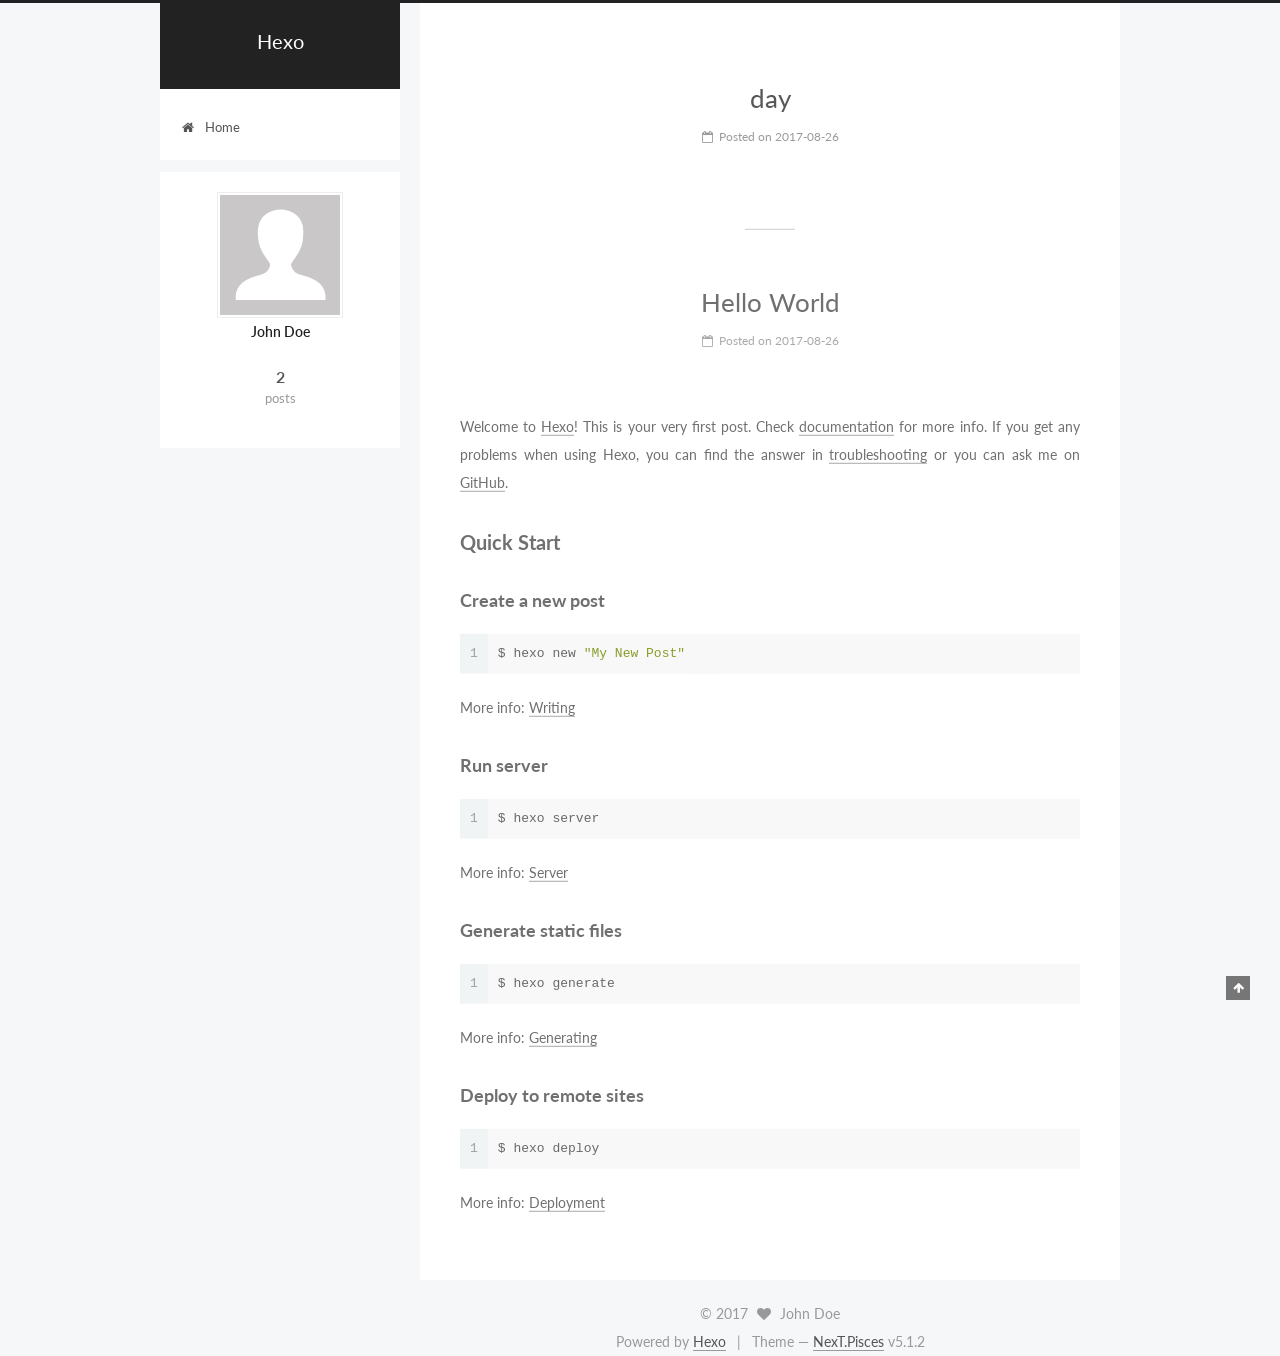
==== commit 82c5574f: "Site updated: 2017-08-26 09:37:10" ====
--- a/index.html
+++ b/index.html
@@ -5,7 +5,7 @@
   
 
 
-<html class="theme-next muse use-motion" lang="">
+<html class="theme-next pisces use-motion" lang="">
 <head>
   <meta charset="UTF-8"/>
 <meta http-equiv="X-UA-Compatible" content="IE=edge" />
@@ -108,7 +108,7 @@
   var NexT = window.NexT || {};
   var CONFIG = {
     root: '/',
-    scheme: 'Muse',
+    scheme: 'Pisces',
     version: '5.1.2',
     sidebar: {"position":"left","display":"post","offset":12,"offset_float":12,"b2t":false,"scrollpercent":false,"onmobile":false},
     fancybox: true,
@@ -576,7 +576,7 @@
 
   <span class="post-meta-divider">|</span>
 
-  <div class="theme-info">Theme &mdash; <a class="theme-link" href="https://github.com/iissnan/hexo-theme-next">NexT.Muse</a> v5.1.2</div>
+  <div class="theme-info">Theme &mdash; <a class="theme-link" href="https://github.com/iissnan/hexo-theme-next">NexT.Pisces</a> v5.1.2</div>
 
 
         
@@ -660,6 +660,13 @@
   
   
 
+
+  <script type="text/javascript" src="/js/src/affix.js?v=5.1.2"></script>
+
+  <script type="text/javascript" src="/js/src/schemes/pisces.js?v=5.1.2"></script>
+
+
+
   
     <script type="text/javascript" src="/js/src/scrollspy.js?v=5.1.2"></script>
 <script type="text/javascript" src="/js/src/post-details.js?v=5.1.2"></script>
--- a/css/main.css
+++ b/css/main.css
@@ -189,7 +189,7 @@
   font-size: 14px;
   line-height: 2;
   color: #555;
-  background: #fff;
+  background: #f5f7f9;
 }
 @media (max-width: 767px) {
   body {
@@ -643,8 +643,8 @@
 @media (min-width: 992px) {
   .full-image.full-image.full-image {
     max-width: none;
-    width: 110%;
-    margin: 25px -5%;
+    width: 118%;
+    margin: 0 -9%;
   }
 }
 .blockquote-center,
@@ -932,7 +932,7 @@
   font-size: 14px;
   color: #fff;
   background: #222;
-  border: 2px solid #222;
+  border: 2px solid #555;
   text-decoration: none;
   border-radius: 0;
   transition-property: background-color;
@@ -943,8 +943,8 @@
 .btn:hover,
 .post-button .btn:hover {
   border-color: #222;
-  color: #222;
-  background: #fff;
+  color: #fff;
+  background: #222;
 }
 .btn-bar {
   display: block;
@@ -1049,7 +1049,7 @@
   width: 24px;
   background: #222;
   font-size: 12px;
-  opacity: 1;
+  opacity: 0.6;
   color: #fff;
   cursor: pointer;
   text-align: center;
@@ -1070,7 +1070,7 @@
   }
 }
 .back-to-top.back-to-top-on {
-  bottom: 19px;
+  bottom: 30px;
 }
 .header {
   background: transparent;
@@ -1119,7 +1119,7 @@
 .site-subtitle {
   margin-top: 10px;
   font-size: 13px;
-  color: #999;
+  color: #ddd;
 }
 .use-motion .brand {
   opacity: 0;
@@ -1192,7 +1192,8 @@
   transition-timing-function: ease-in-out;
   transition-delay: 0s;
 }
-.menu .menu-item a:hover {
+.menu .menu-item a:hover,
+.menu-item-active a {
   border-bottom-color: #222;
 }
 .menu .menu-item .fa {
@@ -1526,10 +1527,10 @@
   margin-top: 50px;
 }
 .post-button .btn {
-  color: #fff;
+  color: #555;
   font-size: 14px;
-  background: #222;
-  border-radius: 0;
+  background: #fff;
+  border-radius: 2px;
   line-height: 2;
   margin: 0 4px 8px 4px;
 }
@@ -1721,20 +1722,20 @@
   display: block;
   margin: 0 auto;
   padding: 2px;
-  max-width: 96px;
+  max-width: 120px;
   height: auto;
-  border: 2px solid #333;
+  border: 1px solid #eee;
 }
 .site-author-name {
-  margin: 5px 0 0;
+  margin: 0;
   text-align: center;
-  color: #f5f5f5;
-  font-weight: normal;
+  color: #222;
+  font-weight: 600;
 }
 .site-description {
-  margin-top: 5px;
+  margin-top: 0;
   text-align: center;
-  font-size: 14px;
+  font-size: 13px;
   color: #999;
 }
 .site-state {
@@ -1746,7 +1747,7 @@
 .site-state-item {
   display: inline-block;
   padding: 0 15px;
-  border-left: 1px solid #333;
+  border-left: 1px solid #eee;
 }
 .site-state-item:first-child {
   border-left: none;
@@ -1759,11 +1760,11 @@
   text-align: center;
   color: inherit;
   font-weight: 600;
-  font-size: 18px;
+  font-size: 16px;
 }
 .site-state-item-name {
   font-size: 13px;
-  color: inherit;
+  color: #999;
 }
 .feed-link {
   margin-top: 20px;
@@ -1808,7 +1809,7 @@
   width: 4px;
   height: 4px;
   border-radius: 50%;
-  background: #e9667d;
+  background: #ff4fff;
 }
 .links-of-blogroll {
   font-size: 13px;
@@ -1846,7 +1847,7 @@
   color: #555;
 }
 .sidebar-nav li:hover {
-  color: #f5f5f5;
+  color: #fc6423;
 }
 .page-post-detail .sidebar-nav-toc {
   padding: 0 5px;
@@ -1855,11 +1856,11 @@
   margin-left: 10px;
 }
 .sidebar-nav .sidebar-nav-active {
-  color: #87daff;
-  border-bottom-color: #87daff;
+  color: #fc6423;
+  border-bottom-color: #fc6423;
 }
 .sidebar-nav .sidebar-nav-active:hover {
-  color: #87daff;
+  color: #fc6423;
 }
 .sidebar-panel {
   display: none;
@@ -1892,12 +1893,12 @@
   transition-timing-function: ease-in-out;
   transition-delay: 0s;
   transition-property: all;
-  color: #999;
-  border-bottom-color: #555;
+  color: #666;
+  border-bottom-color: #ccc;
 }
 .post-toc ol a:hover {
-  color: #ccc;
-  border-bottom-color: #ccc;
+  color: #000;
+  border-bottom-color: #000;
 }
 .post-toc .nav-item {
   overflow: hidden;
@@ -1918,14 +1919,14 @@
   display: block;
 }
 .post-toc .nav .active > a {
-  color: #87daff;
-  border-bottom-color: #87daff;
+  color: #fc6423;
+  border-bottom-color: #fc6423;
 }
 .post-toc .nav .active-current > a {
-  color: #87daff;
+  color: #fc6423;
 }
 .post-toc .nav .active-current > a:hover {
-  color: #87daff;
+  color: #fc6423;
 }
 .footer {
   font-size: 14px;
@@ -2330,6 +2331,16 @@
   transform: translate(-50%, -50%);
   color: #ccc;
 }
+@media (min-width: 768px) and (max-width: 991px) {
+  .busuanzi-count {
+    width: auto;
+  }
+}
+@media (max-width: 767px) {
+  .busuanzi-count {
+    width: auto;
+  }
+}
 .site-uv,
 .site-pv,
 .page-pv {
@@ -2568,83 +2579,382 @@
   }
 }
 .page-post-detail .sidebar-toggle-line {
-  background: #87daff;
+  background: #fc6423;
 }
 .page-post-detail .comments {
   overflow: hidden;
 }
-@media (max-width: 767px) {
-  .header-inner,
-  .container .main-inner,
+.header {
+  position: relative;
+  margin: 0 auto;
+  width: 960px;
+}
+@media (min-width: 768px) and (max-width: 991px) {
+  .header {
+    width: auto;
+  }
+}
+@media (max-width: 767px) {
+  .header {
+    width: auto;
+  }
+}
+.header-inner {
+  position: absolute;
+  top: 0;
+  overflow: hidden;
+  padding: 0;
+  width: 240px;
+  background: #fff;
+  box-shadow: initial;
+  border-radius: initial;
+}
+@media (min-width: 1600px) {
+  .container .header-inner {
+    width: 240px;
+  }
+}
+@media (min-width: 768px) and (max-width: 991px) {
+  .header-inner {
+    position: relative;
+    width: auto;
+    border-radius: initial;
+  }
+}
+@media (max-width: 767px) {
+  .header-inner {
+    position: relative;
+    width: auto;
+    border-radius: initial;
+  }
+}
+.main:before,
+.main:after {
+  content: " ";
+  display: table;
+}
+.main:after {
+  clear: both;
+}
+.container .main-inner {
+  width: 960px;
+}
+@media (min-width: 768px) and (max-width: 991px) {
+  .container .main-inner {
+    width: auto;
+  }
+}
+@media (max-width: 767px) {
+  .container .main-inner {
+    width: auto;
+  }
+}
+.content-wrap {
+  float: right;
+  box-sizing: border-box;
+  padding: 40px;
+  width: 700px;
+  background: #fff;
+  min-height: 700px;
+  box-shadow: initial;
+  border-radius: initial;
+}
+@media (min-width: 768px) and (max-width: 991px) {
+  .content-wrap {
+    width: 100%;
+    padding: 20px;
+    border-radius: initial;
+  }
+}
+@media (max-width: 767px) {
+  .content-wrap {
+    width: 100%;
+    padding: 20px;
+    min-height: auto;
+    border-radius: initial;
+  }
+}
+.sidebar {
+  position: static;
+  float: left;
+  margin-top: 300px;
+  width: 240px;
+  background: #f5f7f9;
+  box-shadow: none;
+}
+@media (min-width: 768px) and (max-width: 991px) {
+  .sidebar {
+    display: none;
+  }
+}
+@media (max-width: 767px) {
+  .sidebar {
+    display: none;
+  }
+}
+.sidebar-toggle {
+  display: none;
+}
+.footer-inner {
+  width: 960px;
+  padding-left: 260px;
+}
+@media (min-width: 768px) and (max-width: 991px) {
   .footer-inner {
     width: auto;
-  }
-}
-embed {
-  display: block;
-  margin: 0px auto 25px auto;
-}
-.custom-logo .site-meta-headline {
-  text-align: center;
-}
-.custom-logo .brand {
+    padding-left: 0 !important;
+    padding-right: 0 !important;
+  }
+}
+@media (max-width: 767px) {
+  .footer-inner {
+    width: auto;
+    padding-left: 0 !important;
+    padding-right: 0 !important;
+  }
+}
+.sidebar-position-right .header-inner {
+  right: 0;
+}
+.sidebar-position-right .content-wrap {
+  float: left;
+}
+.sidebar-position-right .sidebar {
+  float: right;
+}
+.sidebar-position-right .footer-inner {
+  padding-left: 0;
+  padding-right: 260px;
+}
+.site-brand-wrapper {
+  position: relative;
+}
+.site-meta {
+  padding: 20px 0;
+  color: #fff;
+  background: #222;
+}
+@media (min-width: 768px) and (max-width: 991px) {
+  .site-meta {
+    box-shadow: 0 0 16px rgba(0,0,0,0.5);
+  }
+}
+@media (max-width: 767px) {
+  .site-meta {
+    box-shadow: 0 0 16px rgba(0,0,0,0.5);
+  }
+}
+.brand {
+  padding: 0;
   background: none;
 }
-.custom-logo .site-title {
-  margin: 10px auto 0;
-  font-size: 24px;
-  color: #222;
-}
-.custom-logo .site-title a {
-  border: none;
-}
-.custom-logo-image {
-  margin: 0 auto;
-  padding: 5px;
-  max-width: 150px;
-  background: #fff;
-}
-@media (max-width: 767px) {
-  .site-nav {
-    position: absolute;
-    left: 0;
-    top: 52px;
-    margin: 0;
-    width: 100%;
-    padding: 0;
-    background: #fff;
-    border-bottom: 1px solid #ddd;
-    z-index: 1;
-  }
-}
-@media (max-width: 767px) {
-  .menu {
-    text-align: left;
-  }
-}
-@media (max-width: 767px) {
-  .menu .menu-item {
-    display: block;
-    margin: 0 10px;
-    vertical-align: top;
-  }
-}
-@media (max-width: 767px) {
-  .menu .menu-item br {
-    display: none;
-  }
-}
-@media (max-width: 767px) {
-  .menu .menu-item a {
-    padding: 5px 10px;
-  }
-}
-.menu .menu-item .fa {
-  margin-right: 0;
+.brand:hover {
+  color: #fff;
+}
+.site-subtitle {
+  margin: 10px 10px 0;
+  font-weight: initial;
 }
 .site-search form {
   display: none;
 }
+.site-nav {
+  border-top: none;
+}
+@media (min-width: 768px) and (max-width: 991px) {
+  .site-nav {
+    display: none !important;
+  }
+}
+@media (min-width: 768px) and (max-width: 991px) {
+  .site-nav-on {
+    display: block !important;
+  }
+}
+.menu .menu-item {
+  display: block;
+  margin: 0;
+}
+.menu .menu-item a {
+  position: relative;
+  box-sizing: border-box;
+  padding: 5px 20px;
+  text-align: left;
+  line-height: inherit;
+  transition-property: background-color;
+  transition-duration: 0.2s;
+  transition-timing-function: ease-in-out;
+  transition-delay: 0s;
+}
+.menu .menu-item a:hover,
+.menu-item-active a {
+  background: #f9f9f9;
+  border-bottom-color: #fff;
+}
+.menu .menu-item br {
+  display: none;
+}
+.menu-item-active a:after {
+  content: " ";
+  position: absolute;
+  top: 50%;
+  margin-top: -3px;
+  right: 15px;
+  width: 6px;
+  height: 6px;
+  border-radius: 50%;
+  background-color: #bbb;
+}
+.btn-bar {
+  background-color: #fff;
+}
+.site-nav-toggle {
+  left: 20px;
+  top: 50%;
+  -webkit-transform: translateY(-50%);
+  -webkit-transform: translateY(-50%);
+  -moz-transform: translateY(-50%);
+  -ms-transform: translateY(-50%);
+  -o-transform: translateY(-50%);
+  transform: translateY(-50%);
+}
+@media (min-width: 768px) and (max-width: 991px) {
+  .site-nav-toggle {
+    display: block;
+  }
+}
+.use-motion .sidebar .motion-element {
+  opacity: 1;
+}
+.sidebar {
+  display: none;
+  right: auto;
+  bottom: auto;
+  -webkit-transform: none;
+}
+.sidebar-inner {
+  box-sizing: border-box;
+  width: 240px;
+  color: #555;
+  background: #fff;
+  box-shadow: initial;
+  border-radius: initial;
+}
+.sidebar-inner.affix {
+  position: fixed;
+  top: 12px;
+}
+.site-overview {
+  margin: 0 2px;
+  text-align: left;
+}
+.site-author:before,
+.site-author:after {
+  content: " ";
+  display: table;
+}
+.site-author:after {
+  clear: both;
+}
+.sidebar a {
+  color: #555;
+}
+.sidebar a:hover {
+  color: #222;
+}
+.links-of-author-item a:before {
+  display: none;
+}
+.links-of-author-item a {
+  border-bottom: none;
+  text-decoration: underline;
+}
+.feed-link {
+  border-top: 1px dotted #ccc;
+  border-bottom: 1px dotted #ccc;
+  text-align: center;
+}
+.feed-link a {
+  display: block;
+  color: #fc6423;
+  border: none;
+}
+.feed-link a:hover {
+  background: none;
+  color: #e34603;
+}
+.feed-link a:hover i {
+  color: #e34603;
+}
+.links-of-author-item {
+  margin: 5px 0 0;
+  width: 50%;
+}
+.links-of-author-item a {
+  max-width: 216px;
+  box-sizing: border-box;
+  display: inline-block;
+  margin-right: 0;
+  margin-bottom: 0;
+  padding: 0 5px;
+  overflow: hidden;
+  white-space: nowrap;
+  text-overflow: ellipsis;
+}
+.links-of-author-item a {
+  display: block;
+  text-decoration: none;
+}
+.links-of-author-item a:hover {
+  border-radius: 4px;
+  background: #eee;
+}
+.links-of-author-item .fa {
+  margin-right: 2px;
+  font-size: 16px;
+}
+.links-of-author-item .fa-globe {
+  font-size: 15px;
+}
+.links-of-blogroll {
+  text-align: center;
+  margin-top: 20px;
+  padding: 3px 0 0;
+  border-top: 1px dotted #ccc;
+}
+.links-of-blogroll-title {
+  margin-top: 0;
+}
+.links-of-blogroll-item {
+  padding: 0;
+}
+.links-of-blogroll-inline:before,
+.links-of-blogroll-inline:after {
+  content: " ";
+  display: table;
+}
+.links-of-blogroll-inline:after {
+  clear: both;
+}
 .links-of-blogroll-inline .links-of-blogroll-item {
-  display: inline-block;
-}
+  margin: 5px 0 0;
+  width: 50%;
+  display: inline-block;
+  width: unset;
+}
+.links-of-blogroll-inline .links-of-blogroll-item a {
+  max-width: 216px;
+  box-sizing: border-box;
+  display: inline-block;
+  margin-right: 0;
+  margin-bottom: 0;
+  padding: 0 5px;
+  overflow: hidden;
+  white-space: nowrap;
+  text-overflow: ellipsis;
+}
+@media (max-width: 767px) {
+  .post-body {
+    text-align: justify;
+  }
+}
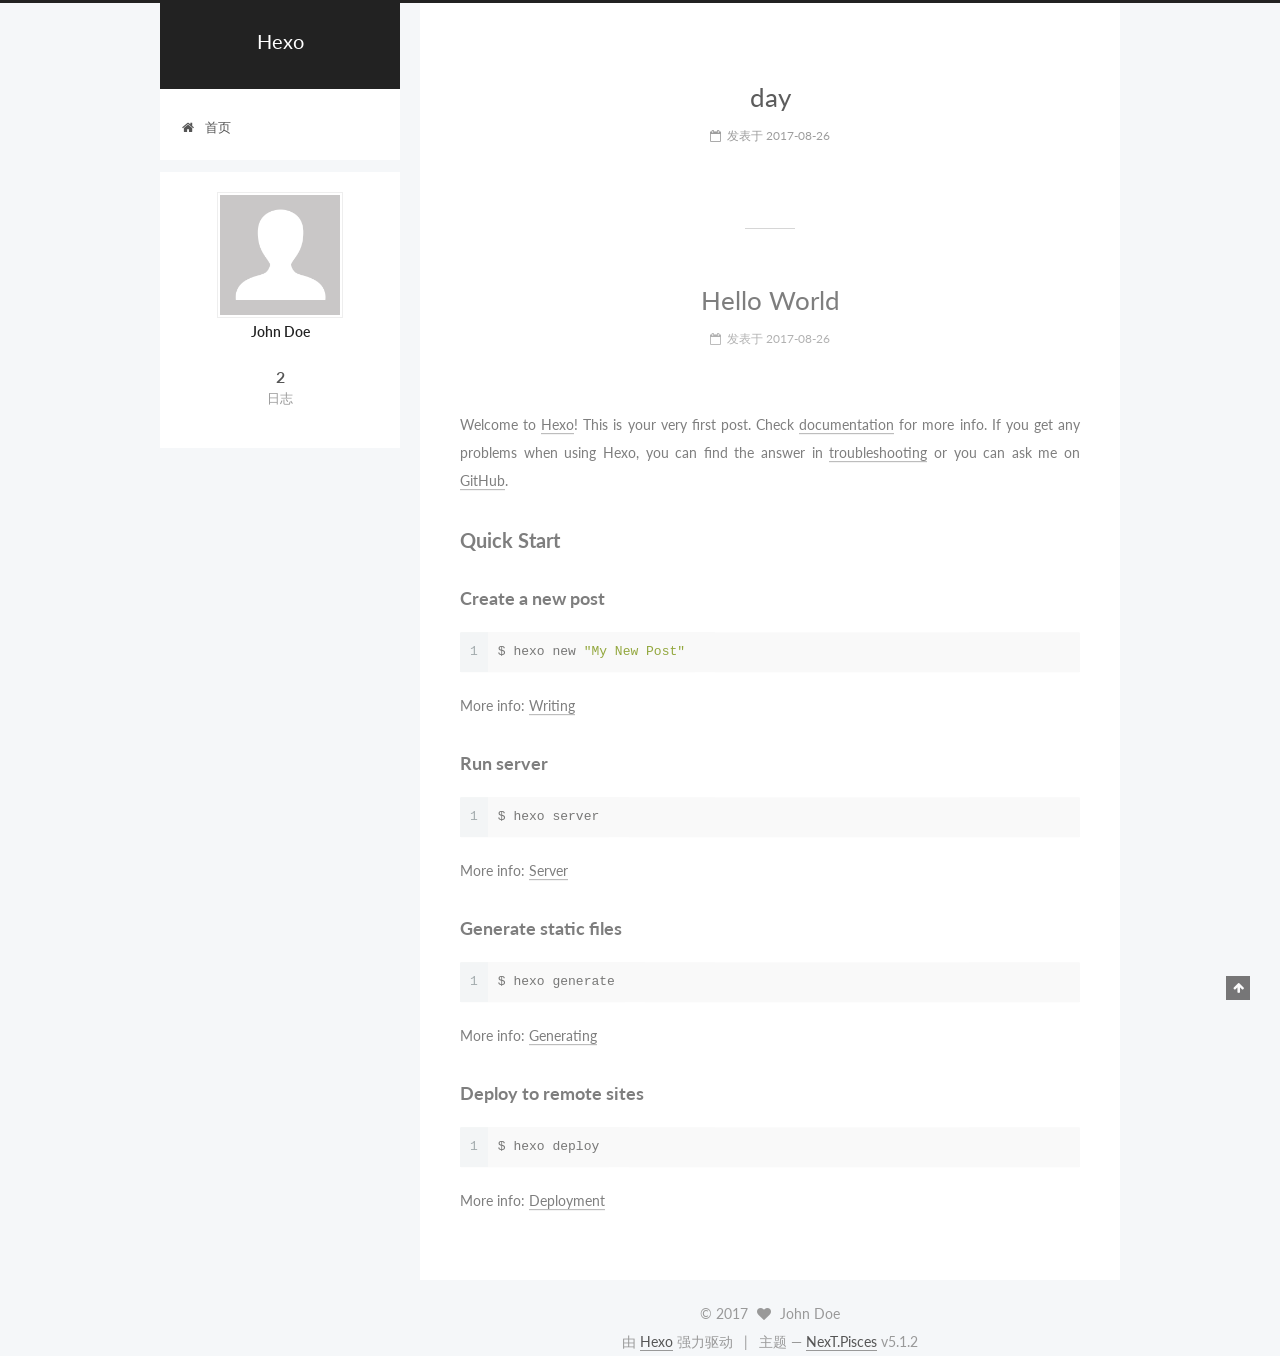
==== commit acad4481: "Site updated: 2017-08-26 09:41:10" ====
--- a/index.html
+++ b/index.html
@@ -5,7 +5,7 @@
   
 
 
-<html class="theme-next pisces use-motion" lang="">
+<html class="theme-next pisces use-motion" lang="zh-Hans">
 <head>
   <meta charset="UTF-8"/>
 <meta http-equiv="X-UA-Compatible" content="IE=edge" />
@@ -99,6 +99,7 @@
 <meta property="og:title" content="Hexo">
 <meta property="og:url" content="http://yoursite.com/index.html">
 <meta property="og:site_name" content="Hexo">
+<meta property="og:locale" content="zh-Hans">
 <meta name="twitter:card" content="summary">
 <meta name="twitter:title" content="Hexo">
 
@@ -116,7 +117,7 @@
     motion: true,
     duoshuo: {
       userId: '0',
-      author: 'Author'
+      author: '博主'
     },
     algolia: {
       applicationID: '',
@@ -148,7 +149,7 @@
 
 </head>
 
-<body itemscope itemtype="http://schema.org/WebPage" lang="">
+<body itemscope itemtype="http://schema.org/WebPage" lang="zh-Hans">
 
   
   
@@ -197,7 +198,7 @@
             
               <i class="menu-item-icon fa fa-fw fa-home"></i> <br />
             
-            Home
+            首页
           </a>
         </li>
       
@@ -263,9 +264,9 @@
                 <i class="fa fa-calendar-o"></i>
               </span>
               
-                <span class="post-meta-item-text">Posted on</span>
+                <span class="post-meta-item-text">发表于</span>
               
-              <time title="Post created" itemprop="dateCreated datePublished" datetime="2017-08-26T08:58:30+08:00">
+              <time title="创建于" itemprop="dateCreated datePublished" datetime="2017-08-26T08:58:30+08:00">
                 2017-08-26
               </time>
             
@@ -382,9 +383,9 @@
                 <i class="fa fa-calendar-o"></i>
               </span>
               
-                <span class="post-meta-item-text">Posted on</span>
+                <span class="post-meta-item-text">发表于</span>
               
-              <time title="Post created" itemprop="dateCreated datePublished" datetime="2017-08-26T00:20:15+08:00">
+              <time title="创建于" itemprop="dateCreated datePublished" datetime="2017-08-26T00:20:15+08:00">
                 2017-08-26
               </time>
             
@@ -517,7 +518,7 @@
               <a href="/archives">
             
                 <span class="site-state-item-count">2</span>
-                <span class="site-state-item-name">posts</span>
+                <span class="site-state-item-name">日志</span>
               </a>
             </div>
           
@@ -572,11 +573,11 @@
 </div>
 
 
-  <div class="powered-by">Powered by <a class="theme-link" href="https://hexo.io">Hexo</a></div>
+  <div class="powered-by">由 <a class="theme-link" href="https://hexo.io">Hexo</a> 强力驱动</div>
 
   <span class="post-meta-divider">|</span>
 
-  <div class="theme-info">Theme &mdash; <a class="theme-link" href="https://github.com/iissnan/hexo-theme-next">NexT.Pisces</a> v5.1.2</div>
+  <div class="theme-info">主题 &mdash; <a class="theme-link" href="https://github.com/iissnan/hexo-theme-next">NexT.Pisces</a> v5.1.2</div>
 
 
         
--- a/css/main.css
+++ b/css/main.css
@@ -1809,7 +1809,7 @@
   width: 4px;
   height: 4px;
   border-radius: 50%;
-  background: #ff4fff;
+  background: #42ffff;
 }
 .links-of-blogroll {
   font-size: 13px;
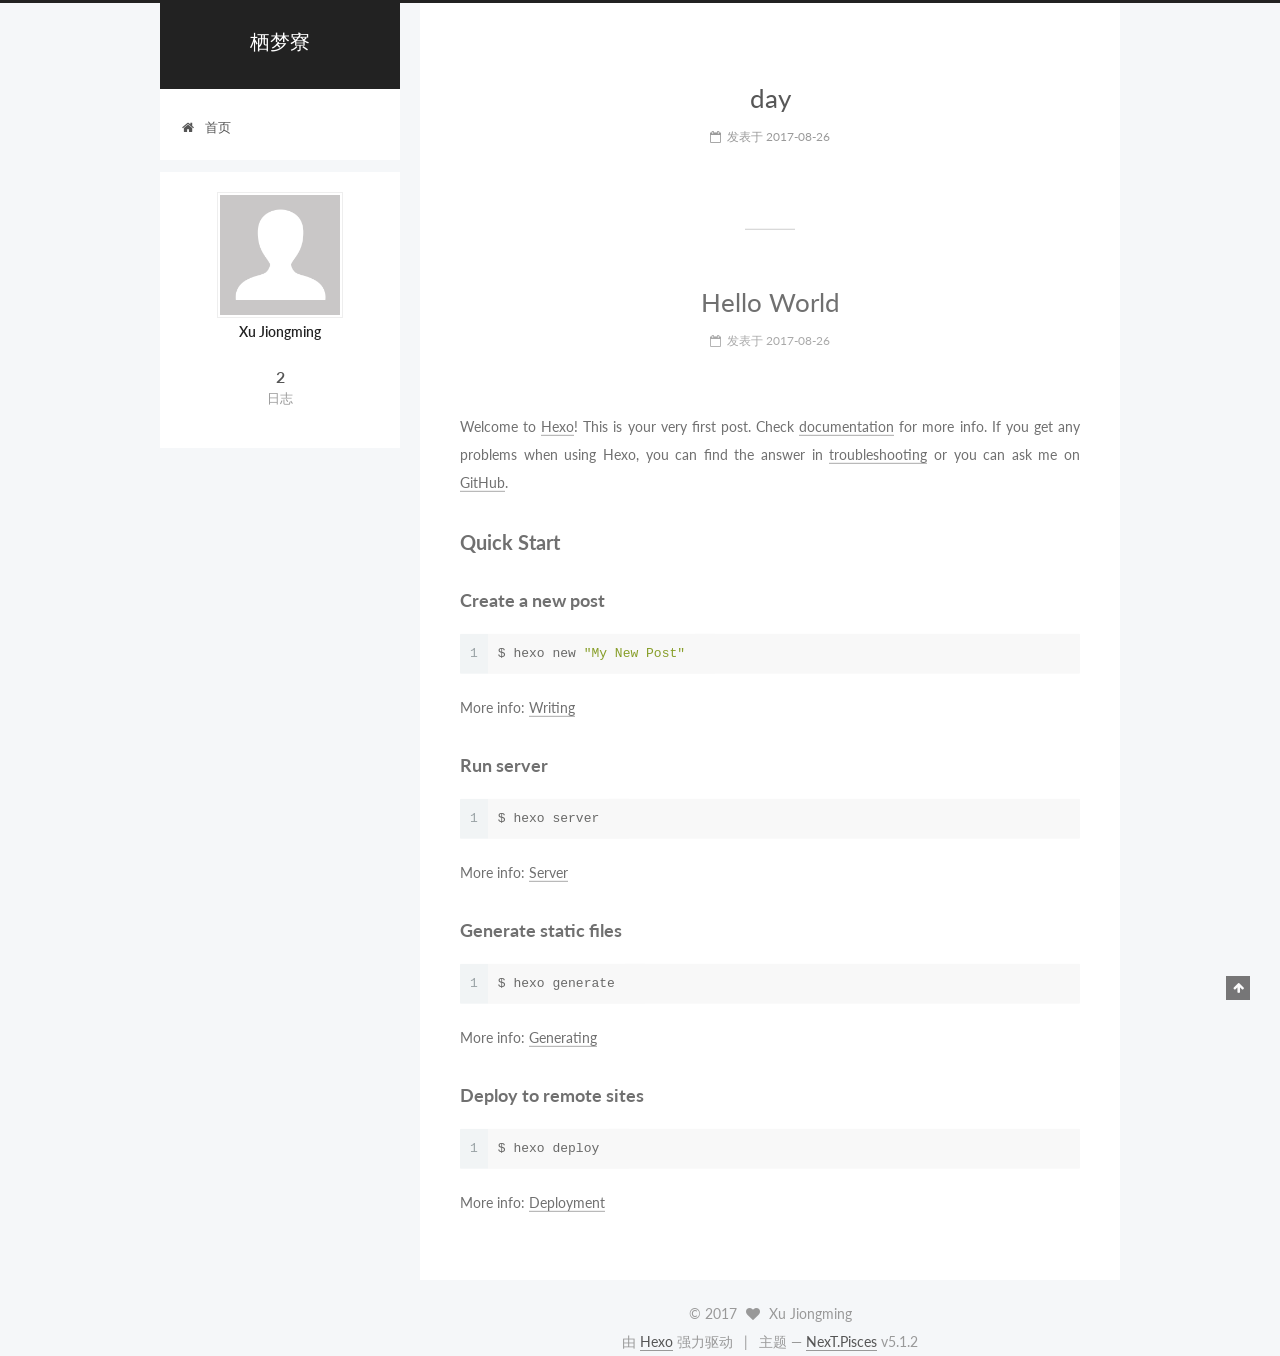
==== commit 62f3b576: "Site updated: 2017-08-26 09:50:00" ====
--- a/index.html
+++ b/index.html
@@ -96,12 +96,12 @@
 
 
 <meta property="og:type" content="website">
-<meta property="og:title" content="Hexo">
+<meta property="og:title" content="栖梦寮">
 <meta property="og:url" content="http://yoursite.com/index.html">
-<meta property="og:site_name" content="Hexo">
+<meta property="og:site_name" content="栖梦寮">
 <meta property="og:locale" content="zh-Hans">
 <meta name="twitter:card" content="summary">
-<meta name="twitter:title" content="Hexo">
+<meta name="twitter:title" content="栖梦寮">
 
 
 
@@ -137,7 +137,7 @@
 
 
 
-  <title>Hexo</title>
+  <title>栖梦寮</title>
   
 
 
@@ -168,7 +168,7 @@
     <div class="custom-logo-site-title">
       <a href="/"  class="brand" rel="start">
         <span class="logo-line-before"><i></i></span>
-        <span class="site-title">Hexo</span>
+        <span class="site-title">栖梦寮</span>
         <span class="logo-line-after"><i></i></span>
       </a>
     </div>
@@ -238,13 +238,13 @@
     <link itemprop="mainEntityOfPage" href="http://yoursite.com/2017/08/26/day/">
 
     <span hidden itemprop="author" itemscope itemtype="http://schema.org/Person">
-      <meta itemprop="name" content="John Doe">
+      <meta itemprop="name" content="Xu Jiongming">
       <meta itemprop="description" content="">
       <meta itemprop="image" content="/images/avatar.gif">
     </span>
 
     <span hidden itemprop="publisher" itemscope itemtype="http://schema.org/Organization">
-      <meta itemprop="name" content="Hexo">
+      <meta itemprop="name" content="栖梦寮">
     </span>
 
     
@@ -357,13 +357,13 @@
     <link itemprop="mainEntityOfPage" href="http://yoursite.com/2017/08/26/hello-world/">
 
     <span hidden itemprop="author" itemscope itemtype="http://schema.org/Person">
-      <meta itemprop="name" content="John Doe">
+      <meta itemprop="name" content="Xu Jiongming">
       <meta itemprop="description" content="">
       <meta itemprop="image" content="/images/avatar.gif">
     </span>
 
     <span hidden itemprop="publisher" itemscope itemtype="http://schema.org/Organization">
-      <meta itemprop="name" content="Hexo">
+      <meta itemprop="name" content="栖梦寮">
     </span>
 
     
@@ -504,8 +504,8 @@
         <div class="site-author motion-element" itemprop="author" itemscope itemtype="http://schema.org/Person">
           <img class="site-author-image" itemprop="image"
                src="/images/avatar.gif"
-               alt="John Doe" />
-          <p class="site-author-name" itemprop="name">John Doe</p>
+               alt="Xu Jiongming" />
+          <p class="site-author-name" itemprop="name">Xu Jiongming</p>
            
               <p class="site-description motion-element" itemprop="description"></p>
           
@@ -567,7 +567,7 @@
   <span class="with-love">
     <i class="fa fa-heart"></i>
   </span>
-  <span class="author" itemprop="copyrightHolder">John Doe</span>
+  <span class="author" itemprop="copyrightHolder">Xu Jiongming</span>
 
   
 </div>
--- a/css/main.css
+++ b/css/main.css
@@ -1809,7 +1809,7 @@
   width: 4px;
   height: 4px;
   border-radius: 50%;
-  background: #42ffff;
+  background: #7eff7f;
 }
 .links-of-blogroll {
   font-size: 13px;
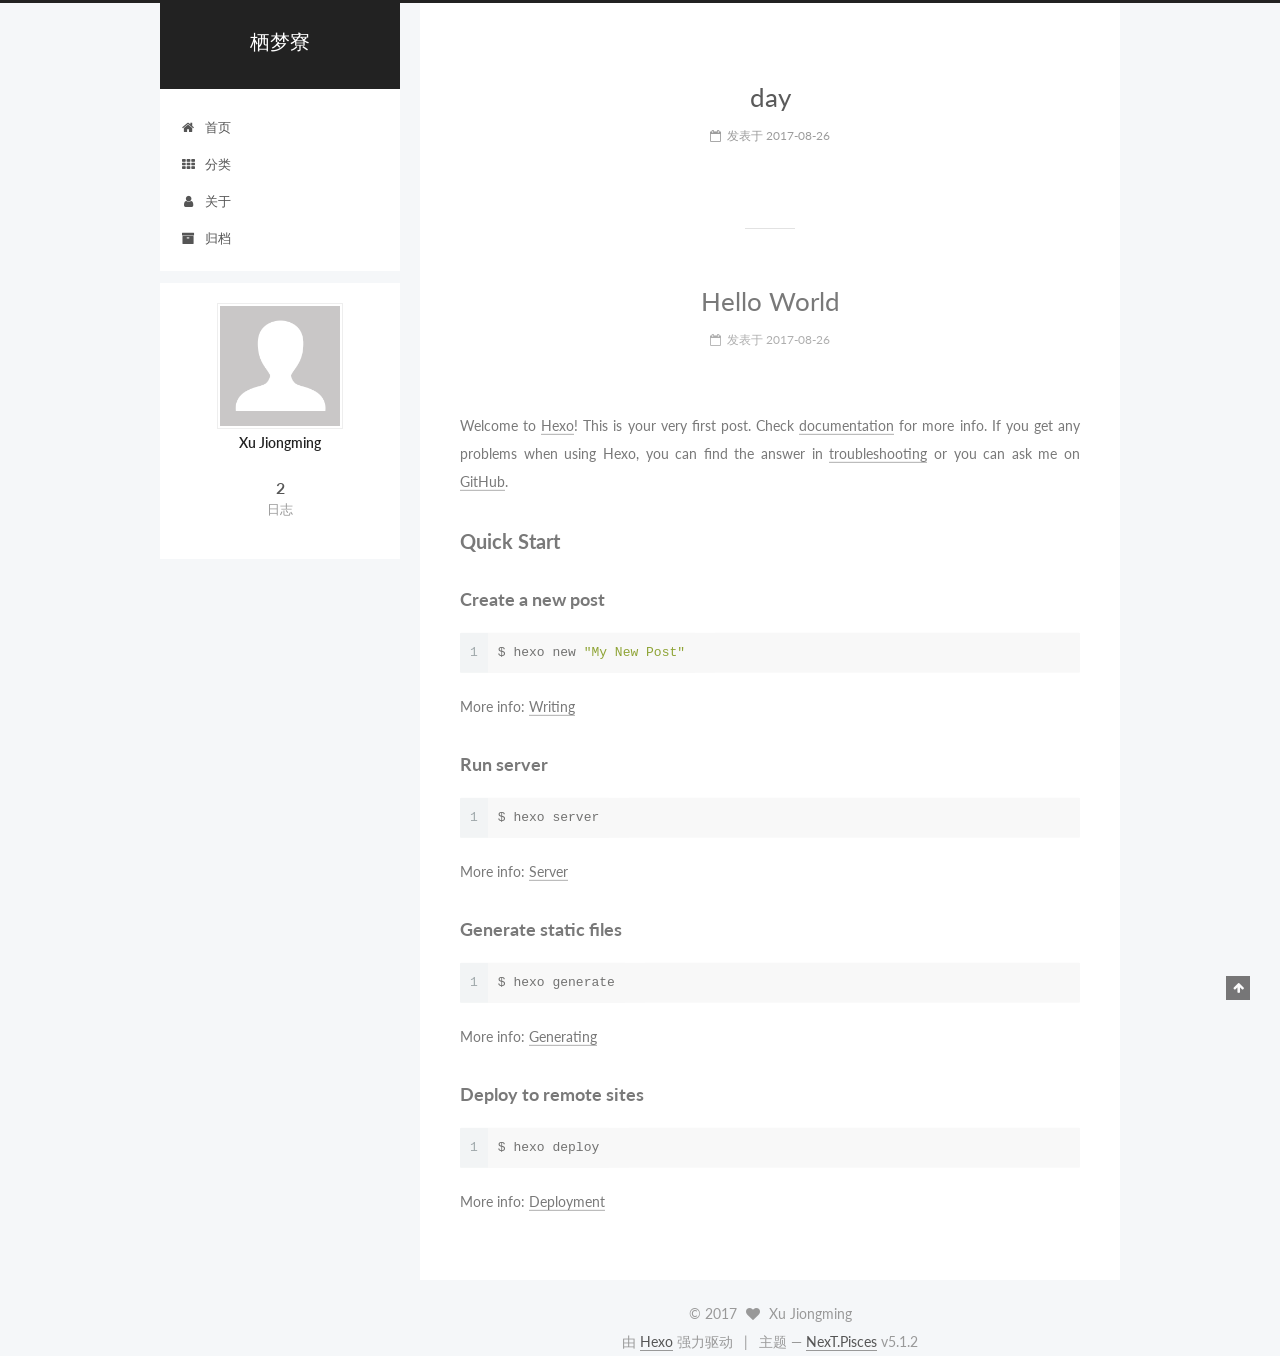
==== commit 6e3c0800: "Site updated: 2017-08-26 09:56:16" ====
--- a/index.html
+++ b/index.html
@@ -194,11 +194,41 @@
       
         
         <li class="menu-item menu-item-home">
-          <a href="/" rel="section">
+          <a href="/首页" rel="section">
             
               <i class="menu-item-icon fa fa-fw fa-home"></i> <br />
             
             首页
+          </a>
+        </li>
+      
+        
+        <li class="menu-item menu-item-categories">
+          <a href="/分类" rel="section">
+            
+              <i class="menu-item-icon fa fa-fw fa-th"></i> <br />
+            
+            分类
+          </a>
+        </li>
+      
+        
+        <li class="menu-item menu-item-about">
+          <a href="/关于" rel="section">
+            
+              <i class="menu-item-icon fa fa-fw fa-user"></i> <br />
+            
+            关于
+          </a>
+        </li>
+      
+        
+        <li class="menu-item menu-item-archives">
+          <a href="/归档" rel="section">
+            
+              <i class="menu-item-icon fa fa-fw fa-archive"></i> <br />
+            
+            归档
           </a>
         </li>
       
@@ -515,7 +545,7 @@
           
             <div class="site-state-item site-state-posts">
             
-              <a href="/archives">
+              <a href="/归档">
             
                 <span class="site-state-item-count">2</span>
                 <span class="site-state-item-name">日志</span>
--- a/css/main.css
+++ b/css/main.css
@@ -1809,7 +1809,7 @@
   width: 4px;
   height: 4px;
   border-radius: 50%;
-  background: #7eff7f;
+  background: #39c49a;
 }
 .links-of-blogroll {
   font-size: 13px;
